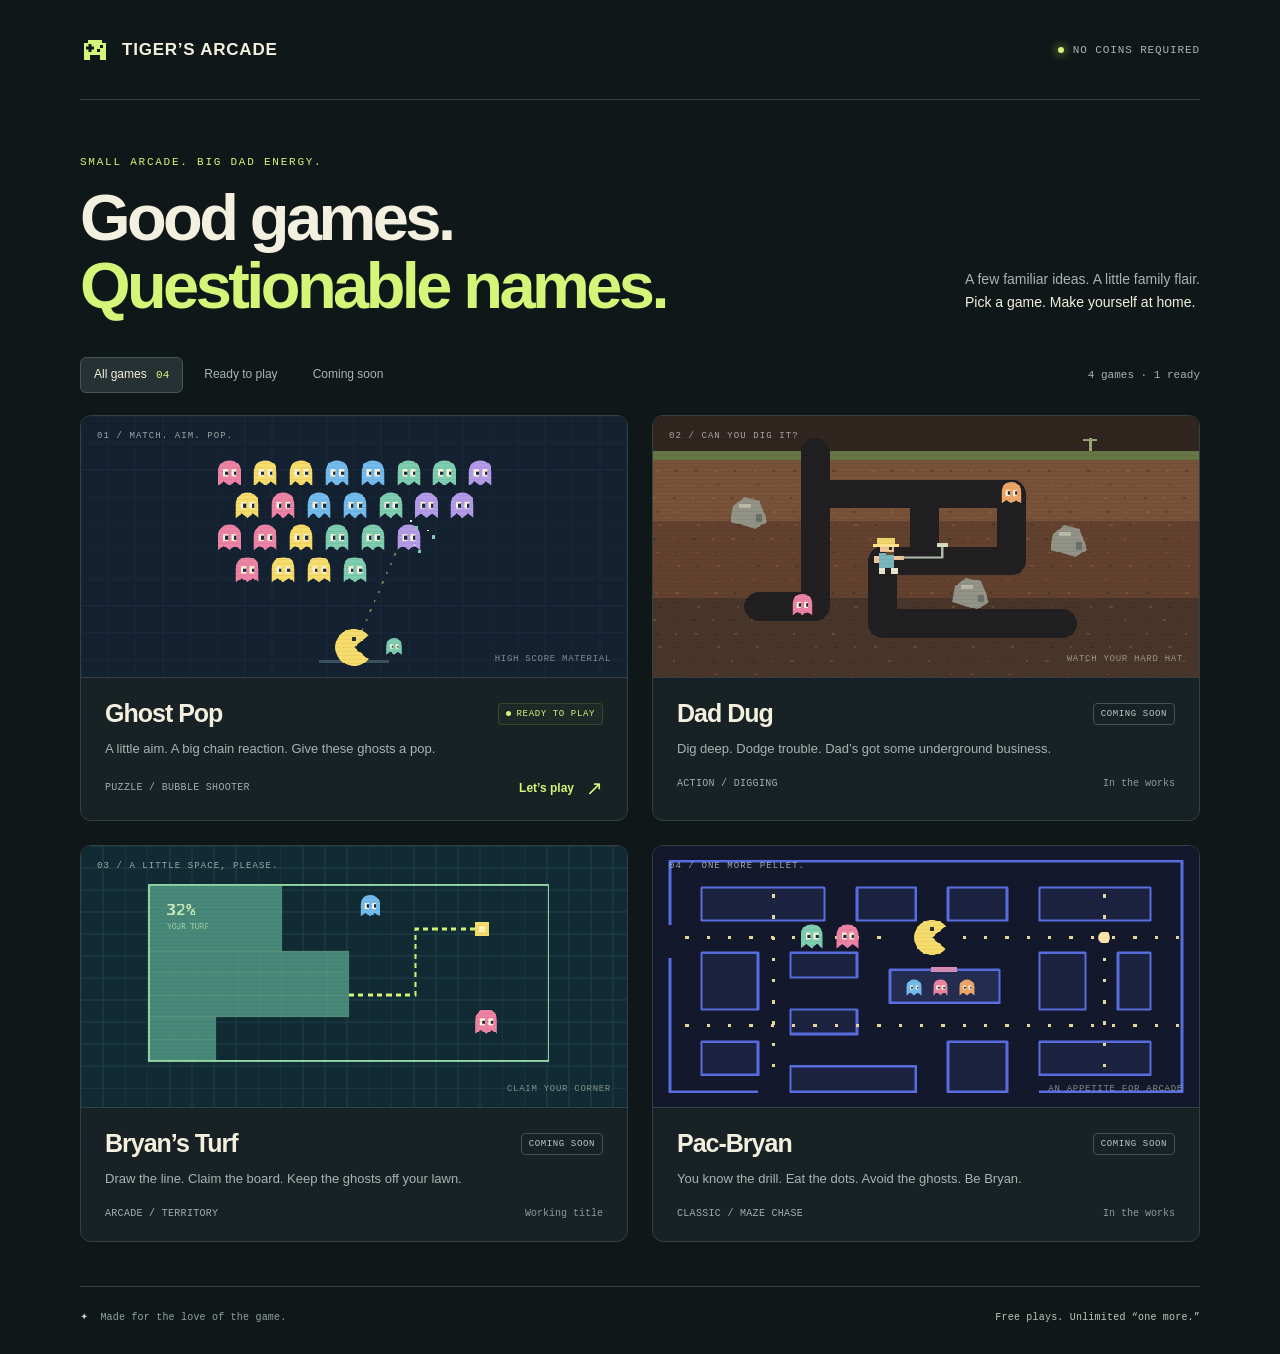
==== index.html @ c8e69f92 "add index.html" ====
<!doctype html>
<html lang="en">
<head>
  <meta charset="utf-8">
  <meta name="viewport" content="width=device-width, initial-scale=1">
  <meta name="theme-color" content="#101719">
  <meta name="description" content="A little arcade with a lot of personality. Play Ghost Pop and meet Dad Dug, Bryan's Turf, and Pac-Bryan.">
  <title>Tiger’s Arcade</title>
  <style>
    :root{color-scheme:dark;--bg:#101719;--panel:#182124;--line:#334044;--text:#f3f0df;--muted:#a7b4b4;--lime:#d4f578;font-family:Arial,Helvetica,sans-serif;background:var(--bg);color:var(--text)}
    *{box-sizing:border-box}body{margin:0}button,a{-webkit-tap-highlight-color:transparent}button{font:inherit}a{color:inherit}button:focus-visible,a:focus-visible{outline:3px solid var(--lime);outline-offset:6px}[hidden]{display:none!important}
    .wrap{width:min(1120px,calc(100% - 64px));margin:auto}.topbar{height:100px;display:flex;align-items:center;justify-content:space-between;border-bottom:1px solid var(--line);gap:20px}.brand{display:flex;align-items:center;gap:12px;font-size:17px;font-weight:800;letter-spacing:.045em}.brand-icon{width:30px;height:30px;color:var(--lime)}.mono{font-family:Consolas,'Courier New',monospace}.top-note{font-size:11px;color:var(--muted);letter-spacing:.08em;display:flex;align-items:center;gap:9px}.light{width:6px;height:6px;border-radius:50%;background:var(--lime);box-shadow:0 0 10px #d4f540}
    .intro{padding:56px 0 38px;display:flex;justify-content:space-between;align-items:flex-end;gap:30px}.eyebrow{font-size:11px;color:var(--lime);letter-spacing:.16em;margin:0 0 16px;text-transform:uppercase}h1{font-size:clamp(38px,5.2vw,65px);line-height:1.04;letter-spacing:-.055em;margin:0;font-weight:800}h1 span{color:var(--lime)}.intro-copy{max-width:265px;margin:0 0 4px;color:var(--muted);font-size:14px;line-height:1.7}.intro-copy strong{color:var(--text);font-weight:400}
    .library-bar{display:flex;justify-content:space-between;align-items:center;gap:18px;margin-bottom:22px}.filters{display:flex;gap:7px;flex-wrap:wrap}.filter{border:1px solid transparent;color:var(--muted);background:transparent;border-radius:6px;padding:9px 13px;cursor:pointer;font-size:12px;line-height:1.3}.filter:hover{color:var(--text);background:#222d30}.filter[aria-pressed=true]{color:var(--text);border-color:#485456;background:#263134}.filter .count{margin-left:6px;color:var(--lime);font-size:11px}.game-count{font-size:11px;color:var(--muted);white-space:nowrap}
    .grid{display:grid;grid-template-columns:repeat(2,minmax(0,1fr));gap:24px}.card{background:var(--panel);border:1px solid var(--line);border-radius:11px;overflow:hidden;position:relative;transition:border-color .2s,transform .2s}.card.playable:hover{transform:translateY(-3px);border-color:var(--lime)}.card-link{display:block;text-decoration:none;height:100%}.card-link:focus-visible{outline-offset:-4px;border-radius:10px}.scene{position:relative;overflow:hidden;aspect-ratio:2.08;background:#0b1219;border-bottom:1px solid var(--line)}canvas{display:block;width:100%;height:100%;image-rendering:pixelated}.scene::after{content:"";position:absolute;inset:0;pointer-events:none;background:repeating-linear-gradient(transparent 0 3px,#0000000c 3px 4px)}.scene-label{position:absolute;top:15px;left:16px;font-size:9px;letter-spacing:.12em;color:#dde7dfad}.scene-corner{position:absolute;bottom:13px;right:16px;font-size:9px;letter-spacing:.08em;color:#e9eddd88}.card-body{padding:21px 24px 22px}.card-heading{display:flex;align-items:center;justify-content:space-between;gap:12px}h2{margin:0;font-size:25px;letter-spacing:-.04em}.status{display:inline-flex;align-items:center;gap:6px;font-size:9px;letter-spacing:.07em;text-transform:uppercase;white-space:nowrap;color:#bec9c9;border:1px solid #465052;border-radius:4px;padding:5px 7px}.status.ready{color:var(--lime);border-color:#758d434d;background:#c7ed6f09}.status.ready::before{content:"";width:5px;height:5px;border-radius:50%;background:currentColor}.description{font-size:13px;color:var(--muted);line-height:1.65;margin:10px 0 18px}.card-bottom{display:flex;align-items:center;justify-content:space-between;gap:15px}.genre{color:#9dadad;font-size:10px;letter-spacing:.03em}.play-cta{font-size:12px;font-weight:700;color:var(--lime);display:flex;align-items:center;gap:12px}.arrow{font-size:20px;font-weight:400;line-height:1;transition:transform .2s}.card-link:hover .arrow{transform:translateX(4px)}.soon-note{font-size:10px;color:#8a9b9d}.working-title{font-size:10px;line-height:1.5;color:#a7b4b4;margin:0 0 12px}.footer{display:flex;align-items:center;justify-content:space-between;gap:20px;border-top:1px solid var(--line);margin-top:44px;padding:23px 0 28px;color:#93a3a5;font-size:10px;line-height:1.6;letter-spacing:.02em}.footer span:last-child{color:#bfc9ba}.footer .coin{color:var(--lime);margin-right:6px}
    @media(min-width:1500px){.wrap{width:min(1240px,calc(100% - 100px))}}
    @media(max-width:700px){.wrap{width:calc(100% - 36px)}.topbar{height:78px}.brand{font-size:14px;gap:8px}.brand-icon{width:25px;height:25px}.top-note{font-size:9px;letter-spacing:0}.intro{padding:36px 0 28px;display:block}.intro-copy{max-width:330px;margin:20px 0 0;font-size:13px}.grid{grid-template-columns:1fr;gap:20px}.library-bar{align-items:flex-start;gap:8px}.filter{padding:8px 9px;font-size:11px}.game-count{padding-top:9px;font-size:10px}.filters{gap:2px}.card-body{padding:19px 20px}.footer{margin-top:30px;align-items:flex-start}.footer span:last-child{text-align:right;max-width:130px}h2{font-size:24px}}
    @media(max-width:370px){.top-note{display:none}.game-count{display:none}.card-heading{gap:6px}.status{font-size:8px}}
    @media(prefers-reduced-motion:reduce){*,*::before,*::after{transition:none!important;scroll-behavior:auto!important}}
  </style>
</head>
<body>
  <div class="wrap">
    <header class="topbar">
      <div class="brand"><svg class="brand-icon" viewBox="0 0 30 30" fill="none" aria-hidden="true"><path d="M8 5h14v3h4v17h-6v-5H10v5H4V8h4V5Z" fill="currentColor"/><path d="M10 9v8M6 13h8" stroke="#101719" stroke-width="3"/><path d="M20 10h3v3h-3zM17 14h3v3h-3z" fill="#101719"/></svg> TIGER’S ARCADE</div>
      <div class="top-note mono"><span class="light"></span> NO COINS REQUIRED</div>
    </header>
    <main>
      <section class="intro" aria-labelledby="page-title">
        <div><p class="eyebrow mono">Small arcade. Big dad energy.</p><h1 id="page-title">Good games.<br><span>Questionable names.</span></h1></div>
        <p class="intro-copy">A few familiar ideas. A little family flair.<br><strong>Pick a game. Make yourself at home.</strong></p>
      </section>
      <div class="library-bar">
        <div class="filters" role="group" aria-label="Filter games">
          <button class="filter" data-filter="all" aria-pressed="true">All games <span class="count mono">04</span></button>
          <button class="filter" data-filter="ready" aria-pressed="false">Ready to play</button>
          <button class="filter" data-filter="soon" aria-pressed="false">Coming soon</button>
        </div>
        <span class="game-count mono" id="game-count" role="status">4 games · 1 ready</span>
      </div>
      <section class="grid" aria-label="Games">
        <article class="card playable" data-status="ready">
          <a class="card-link" href="ghost-pop.html" aria-label="Play Ghost Pop">
            <div class="scene"><canvas id="ghost-scene" width="640" height="308" role="img" aria-label="Colorful rows of ghosts above a yellow launcher aiming a shot"></canvas><span class="scene-label mono" aria-hidden="true">01 / MATCH. AIM. POP.</span><span class="scene-corner mono" aria-hidden="true">HIGH SCORE MATERIAL</span></div>
            <div class="card-body"><div class="card-heading"><h2>Ghost Pop</h2><span class="status ready mono">Ready to play</span></div><p class="description">A little aim. A big chain reaction. Give these ghosts a pop.</p><div class="card-bottom"><span class="genre mono">PUZZLE / BUBBLE SHOOTER</span><span class="play-cta">Let’s play <span class="arrow" aria-hidden="true">↗</span></span></div></div>
          </a>
        </article>
        <article class="card" data-status="soon">
          <div class="scene"><canvas id="dad-scene" width="640" height="308" role="img" aria-label="A helmeted dad digs tunnels through layers of earth, surrounded by rocks and monsters"></canvas><span class="scene-label mono" aria-hidden="true">02 / CAN YOU DIG IT?</span><span class="scene-corner mono" aria-hidden="true">WATCH YOUR HARD HAT</span></div>
          <div class="card-body"><div class="card-heading"><h2>Dad Dug</h2><span class="status mono">Coming soon</span></div><p class="description">Dig deep. Dodge trouble. Dad’s got some underground business.</p><div class="card-bottom"><span class="genre mono">ACTION / DIGGING</span><span class="soon-note mono">In the works</span></div></div>
        </article>
        <article class="card" data-status="soon">
          <div class="scene"><canvas id="turf-scene" width="640" height="308" role="img" aria-label="A glowing green trail claims territory on a blue grid while ghosts roam the open area"></canvas><span class="scene-label mono" aria-hidden="true">03 / A LITTLE SPACE, PLEASE.</span><span class="scene-corner mono" aria-hidden="true">CLAIM YOUR CORNER</span></div>
          <div class="card-body"><div class="card-heading"><h2>Bryan’s Turf</h2><span class="status mono">Coming soon</span></div><p class="description">Draw the line. Claim the board. Keep the ghosts off your lawn.</p><div class="card-bottom"><span class="genre mono">ARCADE / TERRITORY</span><span class="soon-note mono">Working title</span></div></div>
        </article>
        <article class="card" data-status="soon">
          <div class="scene"><canvas id="pac-scene" width="640" height="308" role="img" aria-label="Yellow Pac-Bryan munches pellets in a blue neon maze with colorful ghosts in pursuit"></canvas><span class="scene-label mono" aria-hidden="true">04 / ONE MORE PELLET.</span><span class="scene-corner mono" aria-hidden="true">AN APPETITE FOR ARCADE</span></div>
          <div class="card-body"><div class="card-heading"><h2>Pac-Bryan</h2><span class="status mono">Coming soon</span></div><p class="description">You know the drill. Eat the dots. Avoid the ghosts. Be Bryan.</p><div class="card-bottom"><span class="genre mono">CLASSIC / MAZE CHASE</span><span class="soon-note mono">In the works</span></div></div>
        </article>
      </section>
    </main>
    <footer class="footer mono"><span><span class="coin" aria-hidden="true">✦</span> Made for the love of the game.</span><span>Free plays. Unlimited “one more.”</span></footer>
  </div>
  <script>
    // All artwork is drawn locally; the arcade also works directly from disk.
    const colors={yellow:'#f6dc6b',pink:'#ec83a5',blue:'#72bbec',mint:'#7ecdb0',purple:'#b39be8',orange:'#eda66a'};
    function setup(id,bg){const c=document.getElementById(id).getContext('2d');c.fillStyle=bg;c.fillRect(0,0,640,308);return c}
    function rect(c,x,y,w,h,color){c.fillStyle=color;c.fillRect(x,y,w,h)}
    function ghost(c,x,y,color,s=1){c.save();c.translate(x,y);c.scale(s,s);c.fillStyle=color;c.beginPath();c.moveTo(-16,16);c.lineTo(-16,-3);c.quadraticCurveTo(-16,-20,0,-20);c.quadraticCurveTo(16,-20,16,-3);c.lineTo(16,16);c.lineTo(8,10);c.lineTo(0,16);c.lineTo(-8,10);c.closePath();c.fill();rect(c,-9,-7,7,10,'#fff6dc');rect(c,3,-7,7,10,'#fff6dc');rect(c,-6,-4,4,5,'#192b42');rect(c,6,-4,4,5,'#192b42');c.restore()}
    function pac(c,x,y,r=19){c.fillStyle=colors.yellow;c.beginPath();c.moveTo(x,y);c.arc(x,y,r,.22*Math.PI,1.78*Math.PI);c.closePath();c.fill();rect(c,x-2,y-12,4,4,'#26313a')}
    function grid(c,x,y,w,h,step,color){c.strokeStyle=color;c.lineWidth=1;c.beginPath();for(let i=x;i<=x+w;i+=step){c.moveTo(i,y);c.lineTo(i,y+h)}for(let j=y;j<=y+h;j+=step){c.moveTo(x,j);c.lineTo(x+w,j)}c.stroke()}
    {
      const c=setup('ghost-scene','#142131');
      grid(c,0,0,640,308,32,'#1a2b3c');
      const rows=[[0,1,1,2,2,3,3,4],[1,0,2,2,3,4,4],[0,0,1,3,3,4],[0,1,1,3]];
      const palette=[colors.pink,colors.yellow,colors.blue,colors.mint,colors.purple];
      rows.forEach((row,r)=>row.forEach((color,col)=>ghost(c,174+col*42+(r%2)*21,69+r*38,palette[color],.83)));
      c.strokeStyle='#d4f57875';c.lineWidth=2;c.setLineDash([3,9]);c.beginPath();c.moveTo(320,275);c.lineTo(369,161);c.stroke();c.setLineDash([]);
      [[395,158],[411,141],[391,130]].forEach(([x,y],i)=>{rect(c,x,y,4,4,colors.mint);rect(c,x-5,y-7,2,2,'#d5f8cf')});
      rect(c,279,288,82,4,'#3b505e');pac(c,320,273,22);ghost(c,367,273,colors.mint,.55);
    }
    {
      const c=setup('dad-scene','#30251f');
      rect(c,0,41,640,11,'#667645');rect(c,0,52,640,72,'#775239');rect(c,0,124,640,91,'#62412f');rect(c,0,215,640,93,'#49352a');
      for(let y=64;y<308;y+=16)for(let x=0;x<640;x+=23){const n=(x*7+y*11)%13;rect(c,x+(y%3)*3,y,n%3+2,2,n<6?'#b17a454b':'#30251f5c')}
      c.strokeStyle='#211f21';c.lineWidth=34;c.lineJoin='round';c.lineCap='round';c.beginPath();c.moveTo(190,43);c.lineTo(190,92);c.lineTo(420,92);c.lineTo(420,171);c.lineTo(269,171);c.lineTo(269,245);c.lineTo(480,245);c.moveTo(318,92);c.lineTo(318,171);c.moveTo(190,92);c.lineTo(190,225);c.lineTo(124,225);c.stroke();
      function rock(x,y){c.fillStyle='#929386';c.beginPath();c.moveTo(x-20,y+9);c.lineTo(x-17,y-10);c.lineTo(x-4,y-20);c.lineTo(x+14,y-16);c.lineTo(x+23,y+9);c.lineTo(x+9,y+17);c.closePath();c.fill();rect(c,x-10,y-12,14,5,'#bab9a4');rect(c,x+10,y,7,9,'#6b7068')}
      rock(111,116);rock(371,211);rock(486,149);ghost(c,420,92,colors.orange,.7);ghost(c,175,224,colors.pink,.7);
      // Hard hat, face, overalls, boots, and a hose.
      rect(c,266,150,17,11,'#f3c39b');rect(c,262,144,22,8,'#f1d56b');rect(c,258,151,30,4,'#ffe38b');rect(c,265,162,18,17,'#79b6bb');rect(c,259,165,6,9,'#f3c39b');rect(c,282,165,12,5,'#f3c39b');rect(c,265,179,7,7,'#e7e6ce');rect(c,279,179,8,7,'#e7e6ce');rect(c,277,155,3,3,'#292827');rect(c,273,161,10,3,'#6a4933');
      c.strokeStyle='#afbdad';c.lineWidth=3;c.beginPath();c.moveTo(294,167);c.lineTo(339,167);c.lineTo(339,155);c.stroke();rect(c,333,150,13,5,'#d1dfc1');
      rect(c,511,26,3,15,'#99a477');rect(c,504,27,17,3,'#99a477');
    }
    {
      const c=setup('turf-scene','#112b34');grid(c,0,0,640,308,26,'#23414a');
      c.fillStyle='#478879';c.beginPath();c.moveTo(80,46);c.lineTo(236,46);c.lineTo(236,124);c.lineTo(314,124);c.lineTo(314,202);c.lineTo(158,202);c.lineTo(158,254);c.lineTo(80,254);c.closePath();c.fill();
      grid(c,80,46,156,78,26,'#669c832f');grid(c,80,124,234,78,26,'#91b88726');grid(c,80,202,78,52,26,'#91b88726');
      c.strokeStyle='#8fd4a2';c.lineWidth=2;c.strokeRect(80,46,468,208);
      c.strokeStyle='#d4f578';c.lineWidth=3;c.setLineDash([6,5]);c.beginPath();c.moveTo(314,176);c.lineTo(392,176);c.lineTo(392,98);c.lineTo(470,98);c.stroke();c.setLineDash([]);
      rect(c,462,90,16,16,colors.yellow);rect(c,466,94,8,8,'#fff2ba');ghost(c,475,209,colors.pink,.8);ghost(c,339,72,colors.blue,.7);
      c.fillStyle='#c5e8b7';c.font='bold 19px Consolas,monospace';c.fillText('32%',100,82);c.font='9px Consolas,monospace';c.fillStyle='#c5e8b7b0';c.fillText('YOUR TURF',101,98);
    }
    {
      const c=setup('pac-scene','#14182c');
      c.strokeStyle='#596ee1';c.lineWidth=3;c.lineJoin='round';
      const blocks=[[57,49,144,39],[239,49,69,39],[346,49,69,39],[453,49,130,39],[57,126,66,67],[161,126,78,29],[453,126,54,67],[545,126,38,67],[161,193,78,29],[57,231,66,39],[161,260,147,30],[346,231,69,59],[453,231,130,39]];
      blocks.forEach(([x,y,w,h])=>{c.fillStyle='#1c2341';c.fillRect(x,y,w,h);c.strokeRect(x,y,w,h)});
      c.beginPath();c.moveTo(20,93);c.lineTo(20,18);c.lineTo(620,18);c.lineTo(620,290);c.lineTo(453,290);c.moveTo(20,132);c.lineTo(20,290);c.lineTo(123,290);c.stroke();
      // A continuous pellet corridor, with a cleared stretch behind Bryan.
      for(let x=38;x<620;x+=25){if(x<287||x>360)rect(c,x,106,4,4,'#e8d9a1');rect(c,x,210,4,4,'#e8d9a1')}
      for(let y=57;y<270;y+=25){rect(c,139,y,4,4,'#e8d9a1');rect(c,527,y,4,4,'#e8d9a1')}
      rect(c,278,146,128,39,'#242d50');c.strokeRect(278,146,128,39);rect(c,326,143,30,6,'#d48eb5');ghost(c,306,168,colors.blue,.53);ghost(c,337,168,colors.pink,.53);ghost(c,368,168,colors.orange,.53);
      pac(c,327,108,21);ghost(c,228,108,colors.pink,.78);ghost(c,186,108,colors.mint,.78);
      c.fillStyle='#ffe7aa';c.beginPath();c.arc(529,108,7,0,Math.PI*2);c.fill();
    }
    const filterButtons=document.querySelectorAll('[data-filter]');
    filterButtons.forEach(button=>button.addEventListener('click',()=>{
      const filter=button.dataset.filter;
      filterButtons.forEach(item=>item.setAttribute('aria-pressed',String(item===button)));
      document.querySelectorAll('[data-status]').forEach(card=>{card.hidden=filter!=='all'&&card.dataset.status!==filter});
      document.getElementById('game-count').textContent=filter==='all'?'4 games · 1 ready':filter==='ready'?'1 game ready':'3 games coming soon';
    }));
  </script>
</body>
</html>
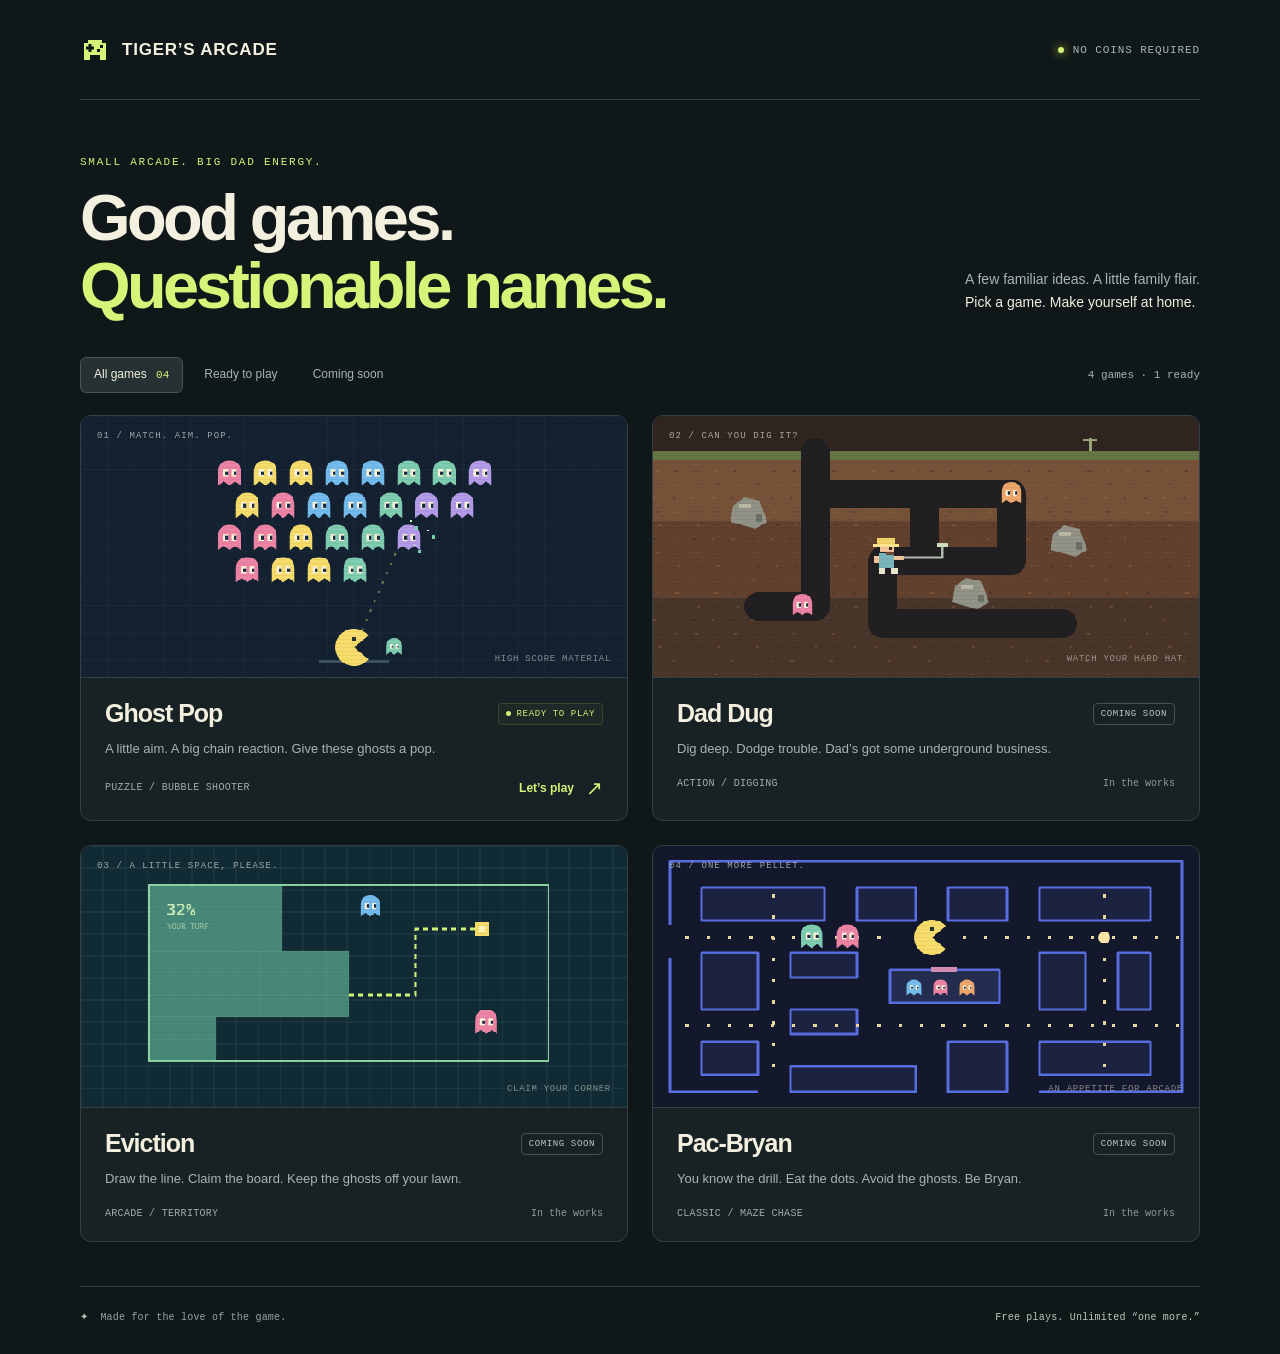
==== commit 205b161b: "update eviction's name" ====
--- a/index.html
+++ b/index.html
@@ -4,7 +4,7 @@
   <meta charset="utf-8">
   <meta name="viewport" content="width=device-width, initial-scale=1">
   <meta name="theme-color" content="#101719">
-  <meta name="description" content="A little arcade with a lot of personality. Play Ghost Pop and meet Dad Dug, Bryan's Turf, and Pac-Bryan.">
+  <meta name="description" content="A little arcade with a lot of personality. Play Ghost Pop and meet Dad Dug, Eviction, and Pac-Bryan.">
   <title>Tiger’s Arcade</title>
   <style>
     :root{color-scheme:dark;--bg:#101719;--panel:#182124;--line:#334044;--text:#f3f0df;--muted:#a7b4b4;--lime:#d4f578;font-family:Arial,Helvetica,sans-serif;background:var(--bg);color:var(--text)}
@@ -51,7 +51,7 @@
         </article>
         <article class="card" data-status="soon">
           <div class="scene"><canvas id="turf-scene" width="640" height="308" role="img" aria-label="A glowing green trail claims territory on a blue grid while ghosts roam the open area"></canvas><span class="scene-label mono" aria-hidden="true">03 / A LITTLE SPACE, PLEASE.</span><span class="scene-corner mono" aria-hidden="true">CLAIM YOUR CORNER</span></div>
-          <div class="card-body"><div class="card-heading"><h2>Bryan’s Turf</h2><span class="status mono">Coming soon</span></div><p class="description">Draw the line. Claim the board. Keep the ghosts off your lawn.</p><div class="card-bottom"><span class="genre mono">ARCADE / TERRITORY</span><span class="soon-note mono">Working title</span></div></div>
+          <div class="card-body"><div class="card-heading"><h2>Eviction</h2><span class="status mono">Coming soon</span></div><p class="description">Draw the line. Claim the board. Keep the ghosts off your lawn.</p><div class="card-bottom"><span class="genre mono">ARCADE / TERRITORY</span><span class="soon-note mono">In the works</span></div></div>
         </article>
         <article class="card" data-status="soon">
           <div class="scene"><canvas id="pac-scene" width="640" height="308" role="img" aria-label="Yellow Pac-Bryan munches pellets in a blue neon maze with colorful ghosts in pursuit"></canvas><span class="scene-label mono" aria-hidden="true">04 / ONE MORE PELLET.</span><span class="scene-corner mono" aria-hidden="true">AN APPETITE FOR ARCADE</span></div>
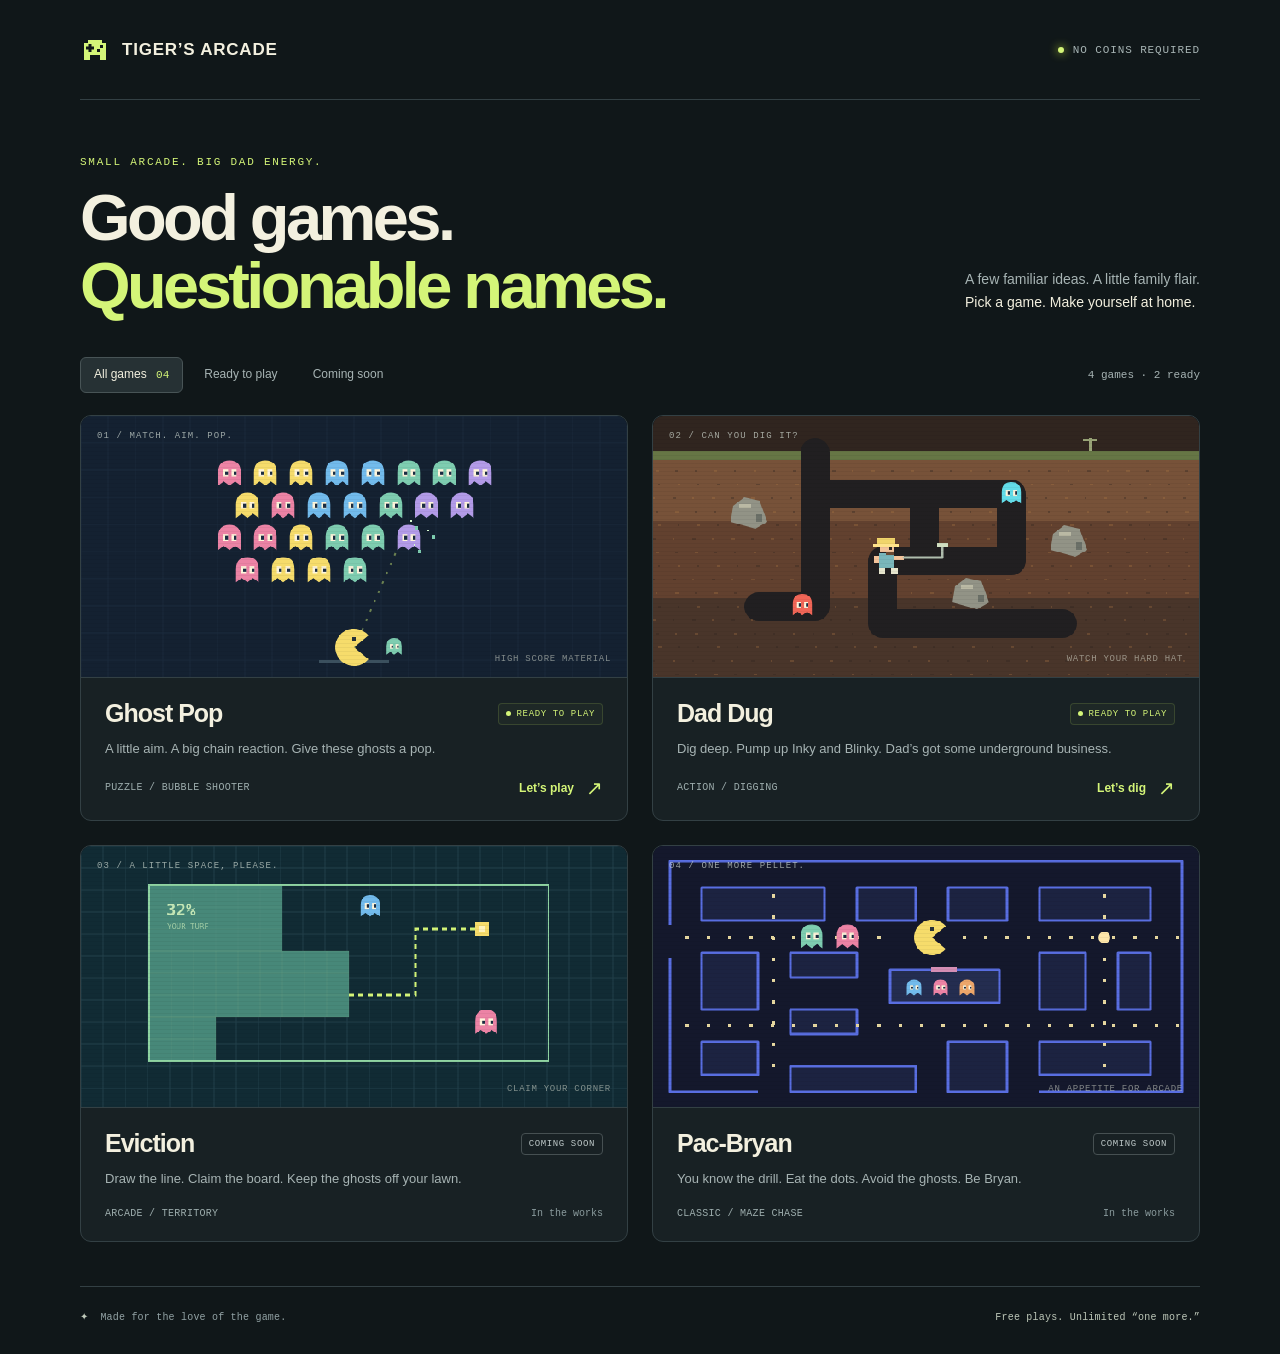
==== commit 0048ab40: "implemented dad dug" ====
--- a/index.html
+++ b/index.html
@@ -36,7 +36,7 @@
           <button class="filter" data-filter="ready" aria-pressed="false">Ready to play</button>
           <button class="filter" data-filter="soon" aria-pressed="false">Coming soon</button>
         </div>
-        <span class="game-count mono" id="game-count" role="status">4 games · 1 ready</span>
+        <span class="game-count mono" id="game-count" role="status">4 games · 2 ready</span>
       </div>
       <section class="grid" aria-label="Games">
         <article class="card playable" data-status="ready">
@@ -45,9 +45,11 @@
             <div class="card-body"><div class="card-heading"><h2>Ghost Pop</h2><span class="status ready mono">Ready to play</span></div><p class="description">A little aim. A big chain reaction. Give these ghosts a pop.</p><div class="card-bottom"><span class="genre mono">PUZZLE / BUBBLE SHOOTER</span><span class="play-cta">Let’s play <span class="arrow" aria-hidden="true">↗</span></span></div></div>
           </a>
         </article>
-        <article class="card" data-status="soon">
-          <div class="scene"><canvas id="dad-scene" width="640" height="308" role="img" aria-label="A helmeted dad digs tunnels through layers of earth, surrounded by rocks and monsters"></canvas><span class="scene-label mono" aria-hidden="true">02 / CAN YOU DIG IT?</span><span class="scene-corner mono" aria-hidden="true">WATCH YOUR HARD HAT</span></div>
-          <div class="card-body"><div class="card-heading"><h2>Dad Dug</h2><span class="status mono">Coming soon</span></div><p class="description">Dig deep. Dodge trouble. Dad’s got some underground business.</p><div class="card-bottom"><span class="genre mono">ACTION / DIGGING</span><span class="soon-note mono">In the works</span></div></div>
+        <article class="card playable" data-status="ready">
+          <a class="card-link" href="dad-dug.html" aria-label="Play Dad Dug">
+          <div class="scene"><canvas id="dad-scene" width="640" height="308" role="img" aria-label="A helmeted dad digs tunnels through layers of earth, surrounded by rocks, Inky, and Blinky"></canvas><span class="scene-label mono" aria-hidden="true">02 / CAN YOU DIG IT?</span><span class="scene-corner mono" aria-hidden="true">WATCH YOUR HARD HAT</span></div>
+          <div class="card-body"><div class="card-heading"><h2>Dad Dug</h2><span class="status ready mono">Ready to play</span></div><p class="description">Dig deep. Pump up Inky and Blinky. Dad’s got some underground business.</p><div class="card-bottom"><span class="genre mono">ACTION / DIGGING</span><span class="play-cta">Let’s dig <span class="arrow" aria-hidden="true">↗</span></span></div></div>
+          </a>
         </article>
         <article class="card" data-status="soon">
           <div class="scene"><canvas id="turf-scene" width="640" height="308" role="img" aria-label="A glowing green trail claims territory on a blue grid while ghosts roam the open area"></canvas><span class="scene-label mono" aria-hidden="true">03 / A LITTLE SPACE, PLEASE.</span><span class="scene-corner mono" aria-hidden="true">CLAIM YOUR CORNER</span></div>
@@ -85,7 +87,7 @@
       for(let y=64;y<308;y+=16)for(let x=0;x<640;x+=23){const n=(x*7+y*11)%13;rect(c,x+(y%3)*3,y,n%3+2,2,n<6?'#b17a454b':'#30251f5c')}
       c.strokeStyle='#211f21';c.lineWidth=34;c.lineJoin='round';c.lineCap='round';c.beginPath();c.moveTo(190,43);c.lineTo(190,92);c.lineTo(420,92);c.lineTo(420,171);c.lineTo(269,171);c.lineTo(269,245);c.lineTo(480,245);c.moveTo(318,92);c.lineTo(318,171);c.moveTo(190,92);c.lineTo(190,225);c.lineTo(124,225);c.stroke();
       function rock(x,y){c.fillStyle='#929386';c.beginPath();c.moveTo(x-20,y+9);c.lineTo(x-17,y-10);c.lineTo(x-4,y-20);c.lineTo(x+14,y-16);c.lineTo(x+23,y+9);c.lineTo(x+9,y+17);c.closePath();c.fill();rect(c,x-10,y-12,14,5,'#bab9a4');rect(c,x+10,y,7,9,'#6b7068')}
-      rock(111,116);rock(371,211);rock(486,149);ghost(c,420,92,colors.orange,.7);ghost(c,175,224,colors.pink,.7);
+      rock(111,116);rock(371,211);rock(486,149);ghost(c,420,92,'#63dce8',.7);ghost(c,175,224,'#f16657',.7);
       // Hard hat, face, overalls, boots, and a hose.
       rect(c,266,150,17,11,'#f3c39b');rect(c,262,144,22,8,'#f1d56b');rect(c,258,151,30,4,'#ffe38b');rect(c,265,162,18,17,'#79b6bb');rect(c,259,165,6,9,'#f3c39b');rect(c,282,165,12,5,'#f3c39b');rect(c,265,179,7,7,'#e7e6ce');rect(c,279,179,8,7,'#e7e6ce');rect(c,277,155,3,3,'#292827');rect(c,273,161,10,3,'#6a4933');
       c.strokeStyle='#afbdad';c.lineWidth=3;c.beginPath();c.moveTo(294,167);c.lineTo(339,167);c.lineTo(339,155);c.stroke();rect(c,333,150,13,5,'#d1dfc1');
@@ -118,7 +120,7 @@
       const filter=button.dataset.filter;
       filterButtons.forEach(item=>item.setAttribute('aria-pressed',String(item===button)));
       document.querySelectorAll('[data-status]').forEach(card=>{card.hidden=filter!=='all'&&card.dataset.status!==filter});
-      document.getElementById('game-count').textContent=filter==='all'?'4 games · 1 ready':filter==='ready'?'1 game ready':'3 games coming soon';
+      document.getElementById('game-count').textContent=filter==='all'?'4 games · 2 ready':filter==='ready'?'2 games ready':'2 games coming soon';
     }));
   </script>
 </body>
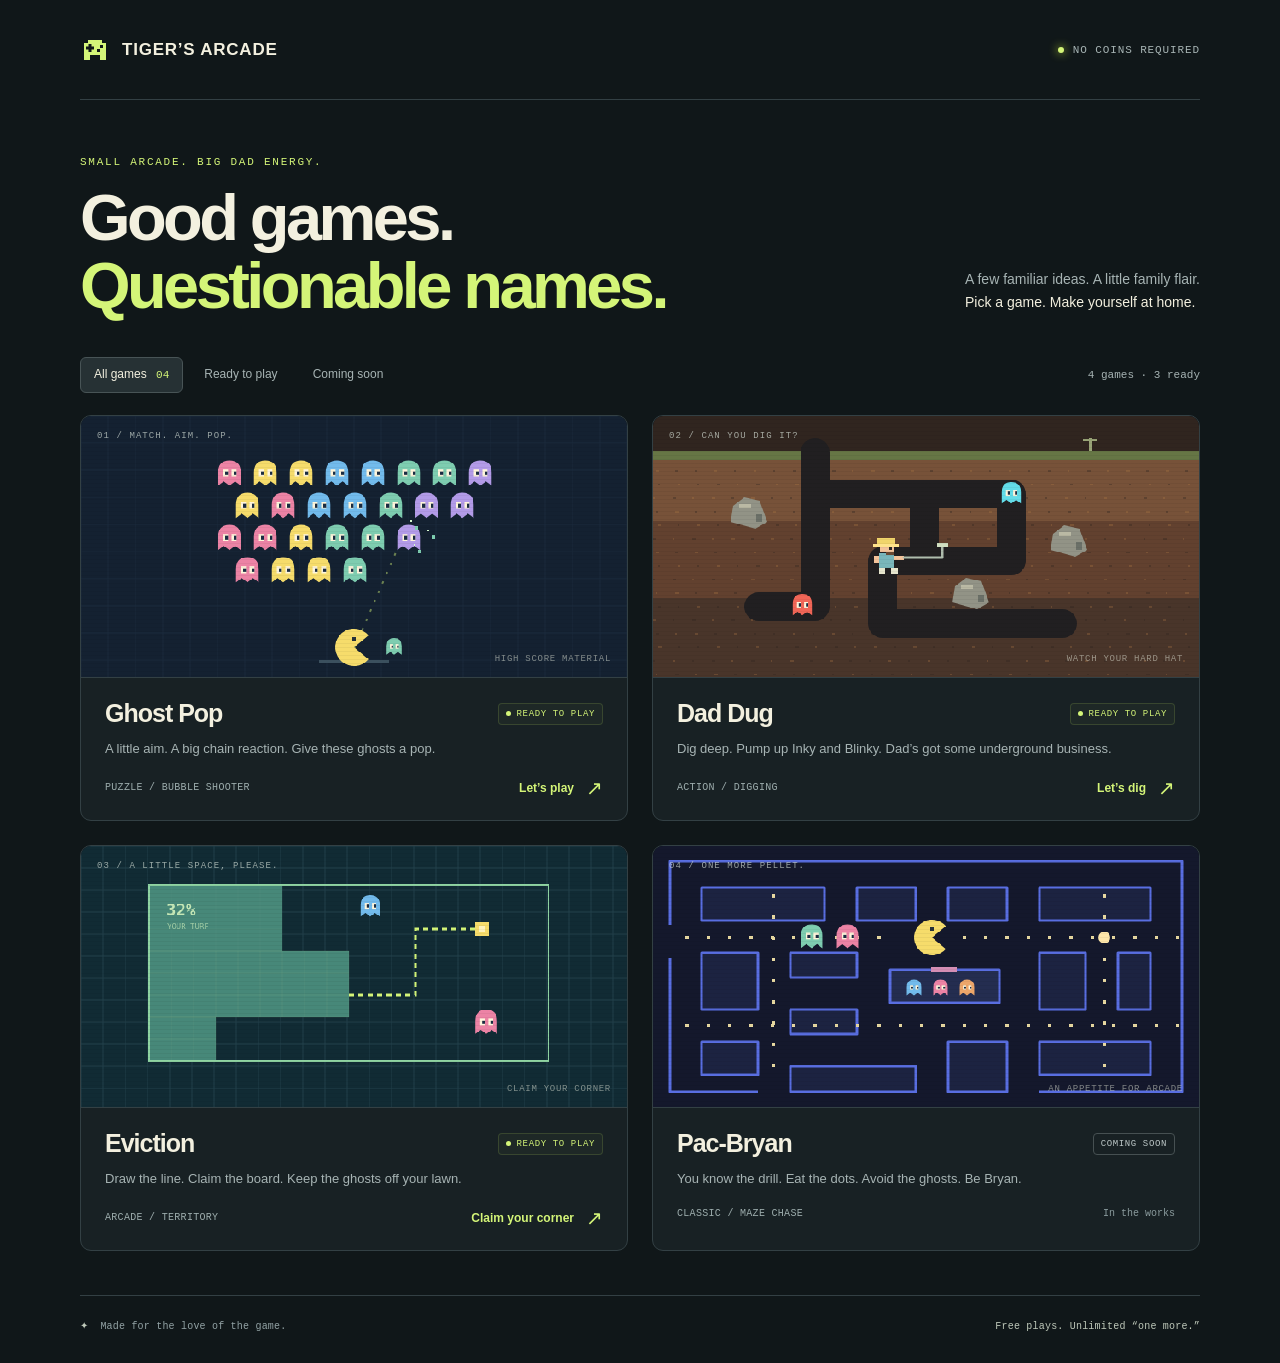
==== commit f346fae5: "added eviction" ====
--- a/index.html
+++ b/index.html
@@ -4,7 +4,7 @@
   <meta charset="utf-8">
   <meta name="viewport" content="width=device-width, initial-scale=1">
   <meta name="theme-color" content="#101719">
-  <meta name="description" content="A little arcade with a lot of personality. Play Ghost Pop and meet Dad Dug, Eviction, and Pac-Bryan.">
+  <meta name="description" content="A little arcade with a lot of personality. Play Ghost Pop, Dad Dug, and Eviction, and meet Pac-Bryan.">
   <title>Tiger’s Arcade</title>
   <style>
     :root{color-scheme:dark;--bg:#101719;--panel:#182124;--line:#334044;--text:#f3f0df;--muted:#a7b4b4;--lime:#d4f578;font-family:Arial,Helvetica,sans-serif;background:var(--bg);color:var(--text)}
@@ -36,7 +36,7 @@
           <button class="filter" data-filter="ready" aria-pressed="false">Ready to play</button>
           <button class="filter" data-filter="soon" aria-pressed="false">Coming soon</button>
         </div>
-        <span class="game-count mono" id="game-count" role="status">4 games · 2 ready</span>
+        <span class="game-count mono" id="game-count" role="status">4 games · 3 ready</span>
       </div>
       <section class="grid" aria-label="Games">
         <article class="card playable" data-status="ready">
@@ -51,9 +51,11 @@
           <div class="card-body"><div class="card-heading"><h2>Dad Dug</h2><span class="status ready mono">Ready to play</span></div><p class="description">Dig deep. Pump up Inky and Blinky. Dad’s got some underground business.</p><div class="card-bottom"><span class="genre mono">ACTION / DIGGING</span><span class="play-cta">Let’s dig <span class="arrow" aria-hidden="true">↗</span></span></div></div>
           </a>
         </article>
-        <article class="card" data-status="soon">
+        <article class="card playable" data-status="ready">
+          <a class="card-link" href="eviction.html" aria-label="Play Eviction">
           <div class="scene"><canvas id="turf-scene" width="640" height="308" role="img" aria-label="A glowing green trail claims territory on a blue grid while ghosts roam the open area"></canvas><span class="scene-label mono" aria-hidden="true">03 / A LITTLE SPACE, PLEASE.</span><span class="scene-corner mono" aria-hidden="true">CLAIM YOUR CORNER</span></div>
-          <div class="card-body"><div class="card-heading"><h2>Eviction</h2><span class="status mono">Coming soon</span></div><p class="description">Draw the line. Claim the board. Keep the ghosts off your lawn.</p><div class="card-bottom"><span class="genre mono">ARCADE / TERRITORY</span><span class="soon-note mono">In the works</span></div></div>
+          <div class="card-body"><div class="card-heading"><h2>Eviction</h2><span class="status ready mono">Ready to play</span></div><p class="description">Draw the line. Claim the board. Keep the ghosts off your lawn.</p><div class="card-bottom"><span class="genre mono">ARCADE / TERRITORY</span><span class="play-cta">Claim your corner <span class="arrow" aria-hidden="true">↗</span></span></div></div>
+          </a>
         </article>
         <article class="card" data-status="soon">
           <div class="scene"><canvas id="pac-scene" width="640" height="308" role="img" aria-label="Yellow Pac-Bryan munches pellets in a blue neon maze with colorful ghosts in pursuit"></canvas><span class="scene-label mono" aria-hidden="true">04 / ONE MORE PELLET.</span><span class="scene-corner mono" aria-hidden="true">AN APPETITE FOR ARCADE</span></div>
@@ -120,7 +122,9 @@
       const filter=button.dataset.filter;
       filterButtons.forEach(item=>item.setAttribute('aria-pressed',String(item===button)));
       document.querySelectorAll('[data-status]').forEach(card=>{card.hidden=filter!=='all'&&card.dataset.status!==filter});
-      document.getElementById('game-count').textContent=filter==='all'?'4 games · 2 ready':filter==='ready'?'2 games ready':'2 games coming soon';
+      const ready=document.querySelectorAll('[data-status="ready"]').length;
+      const soon=document.querySelectorAll('[data-status="soon"]').length;
+      document.getElementById('game-count').textContent=filter==='all'?`${ready+soon} games · ${ready} ready`:filter==='ready'?`${ready} games ready`:`${soon} ${soon===1?'game':'games'} coming soon`;
     }));
   </script>
 </body>
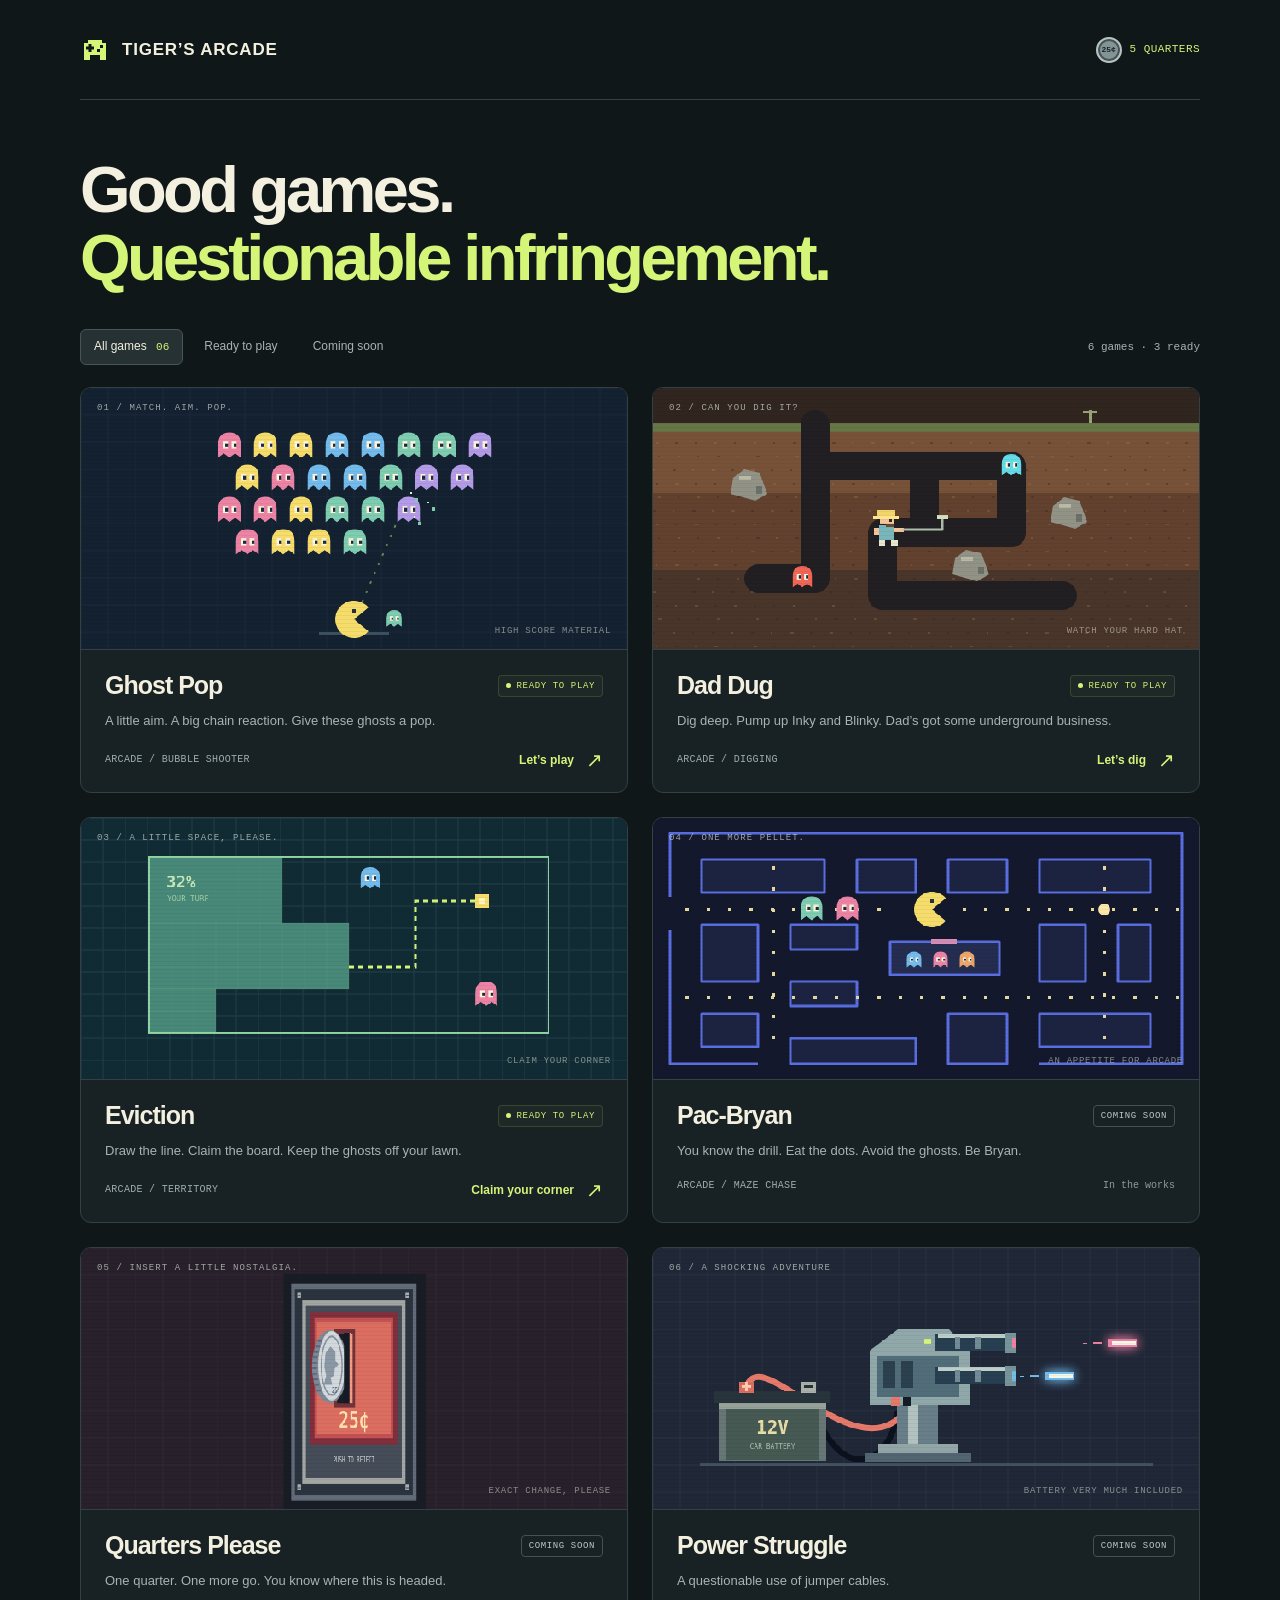
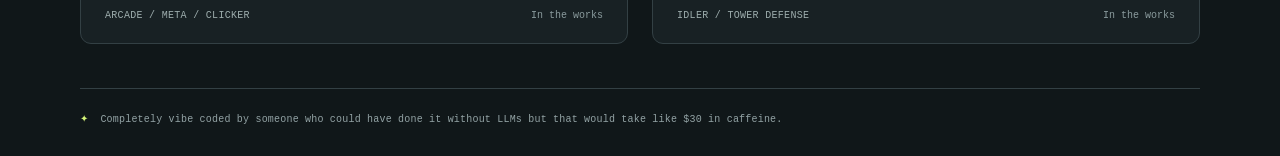
==== commit 93fca456: "website redesign" ====
--- a/index.html
+++ b/index.html
@@ -4,7 +4,7 @@
   <meta charset="utf-8">
   <meta name="viewport" content="width=device-width, initial-scale=1">
   <meta name="theme-color" content="#101719">
-  <meta name="description" content="A little arcade with a lot of personality. Play Ghost Pop, Dad Dug, and Eviction, and meet Pac-Bryan.">
+  <meta name="description" content="Good games. Questionable infringement. Play Ghost Pop, Dad Dug, and Eviction, and meet Pac-Bryan, Quarters Please, and Power Struggle.">
   <title>Tiger’s Arcade</title>
   <style>
     :root{color-scheme:dark;--bg:#101719;--panel:#182124;--line:#334044;--text:#f3f0df;--muted:#a7b4b4;--lime:#d4f578;font-family:Arial,Helvetica,sans-serif;background:var(--bg);color:var(--text)}
@@ -12,61 +12,72 @@
     .wrap{width:min(1120px,calc(100% - 64px));margin:auto}.topbar{height:100px;display:flex;align-items:center;justify-content:space-between;border-bottom:1px solid var(--line);gap:20px}.brand{display:flex;align-items:center;gap:12px;font-size:17px;font-weight:800;letter-spacing:.045em}.brand-icon{width:30px;height:30px;color:var(--lime)}.mono{font-family:Consolas,'Courier New',monospace}.top-note{font-size:11px;color:var(--muted);letter-spacing:.08em;display:flex;align-items:center;gap:9px}.light{width:6px;height:6px;border-radius:50%;background:var(--lime);box-shadow:0 0 10px #d4f540}
     .intro{padding:56px 0 38px;display:flex;justify-content:space-between;align-items:flex-end;gap:30px}.eyebrow{font-size:11px;color:var(--lime);letter-spacing:.16em;margin:0 0 16px;text-transform:uppercase}h1{font-size:clamp(38px,5.2vw,65px);line-height:1.04;letter-spacing:-.055em;margin:0;font-weight:800}h1 span{color:var(--lime)}.intro-copy{max-width:265px;margin:0 0 4px;color:var(--muted);font-size:14px;line-height:1.7}.intro-copy strong{color:var(--text);font-weight:400}
     .library-bar{display:flex;justify-content:space-between;align-items:center;gap:18px;margin-bottom:22px}.filters{display:flex;gap:7px;flex-wrap:wrap}.filter{border:1px solid transparent;color:var(--muted);background:transparent;border-radius:6px;padding:9px 13px;cursor:pointer;font-size:12px;line-height:1.3}.filter:hover{color:var(--text);background:#222d30}.filter[aria-pressed=true]{color:var(--text);border-color:#485456;background:#263134}.filter .count{margin-left:6px;color:var(--lime);font-size:11px}.game-count{font-size:11px;color:var(--muted);white-space:nowrap}
-    .grid{display:grid;grid-template-columns:repeat(2,minmax(0,1fr));gap:24px}.card{background:var(--panel);border:1px solid var(--line);border-radius:11px;overflow:hidden;position:relative;transition:border-color .2s,transform .2s}.card.playable:hover{transform:translateY(-3px);border-color:var(--lime)}.card-link{display:block;text-decoration:none;height:100%}.card-link:focus-visible{outline-offset:-4px;border-radius:10px}.scene{position:relative;overflow:hidden;aspect-ratio:2.08;background:#0b1219;border-bottom:1px solid var(--line)}canvas{display:block;width:100%;height:100%;image-rendering:pixelated}.scene::after{content:"";position:absolute;inset:0;pointer-events:none;background:repeating-linear-gradient(transparent 0 3px,#0000000c 3px 4px)}.scene-label{position:absolute;top:15px;left:16px;font-size:9px;letter-spacing:.12em;color:#dde7dfad}.scene-corner{position:absolute;bottom:13px;right:16px;font-size:9px;letter-spacing:.08em;color:#e9eddd88}.card-body{padding:21px 24px 22px}.card-heading{display:flex;align-items:center;justify-content:space-between;gap:12px}h2{margin:0;font-size:25px;letter-spacing:-.04em}.status{display:inline-flex;align-items:center;gap:6px;font-size:9px;letter-spacing:.07em;text-transform:uppercase;white-space:nowrap;color:#bec9c9;border:1px solid #465052;border-radius:4px;padding:5px 7px}.status.ready{color:var(--lime);border-color:#758d434d;background:#c7ed6f09}.status.ready::before{content:"";width:5px;height:5px;border-radius:50%;background:currentColor}.description{font-size:13px;color:var(--muted);line-height:1.65;margin:10px 0 18px}.card-bottom{display:flex;align-items:center;justify-content:space-between;gap:15px}.genre{color:#9dadad;font-size:10px;letter-spacing:.03em}.play-cta{font-size:12px;font-weight:700;color:var(--lime);display:flex;align-items:center;gap:12px}.arrow{font-size:20px;font-weight:400;line-height:1;transition:transform .2s}.card-link:hover .arrow{transform:translateX(4px)}.soon-note{font-size:10px;color:#8a9b9d}.working-title{font-size:10px;line-height:1.5;color:#a7b4b4;margin:0 0 12px}.footer{display:flex;align-items:center;justify-content:space-between;gap:20px;border-top:1px solid var(--line);margin-top:44px;padding:23px 0 28px;color:#93a3a5;font-size:10px;line-height:1.6;letter-spacing:.02em}.footer span:last-child{color:#bfc9ba}.footer .coin{color:var(--lime);margin-right:6px}
+    .grid{display:grid;grid-template-columns:repeat(2,minmax(0,1fr));gap:24px}.card{background:var(--panel);border:1px solid var(--line);border-radius:11px;overflow:hidden;position:relative;transition:border-color .2s,transform .2s}.card.playable:hover{transform:translateY(-3px);border-color:var(--lime)}.card-link{display:block;text-decoration:none;height:100%}.card-link:focus-visible{outline-offset:-4px;border-radius:10px}.scene{position:relative;overflow:hidden;aspect-ratio:2.08;background:#0b1219;border-bottom:1px solid var(--line)}canvas{display:block;width:100%;height:100%;image-rendering:pixelated}.scene::after{content:"";position:absolute;inset:0;pointer-events:none;background:repeating-linear-gradient(transparent 0 3px,#0000000c 3px 4px)}.scene-label{position:absolute;top:15px;left:16px;font-size:9px;letter-spacing:.12em;color:#dde7dfad}.scene-corner{position:absolute;bottom:13px;right:16px;font-size:9px;letter-spacing:.08em;color:#e9eddd88}.card-body{padding:21px 24px 22px}.card-heading{display:flex;align-items:center;justify-content:space-between;gap:12px}h2{margin:0;font-size:25px;letter-spacing:-.04em}.status{display:inline-flex;align-items:center;gap:6px;font-size:9px;letter-spacing:.07em;text-transform:uppercase;white-space:nowrap;color:#bec9c9;border:1px solid #465052;border-radius:4px;padding:5px 7px}.status.ready{color:var(--lime);border-color:#758d434d;background:#c7ed6f09}.status.ready::before{content:"";width:5px;height:5px;border-radius:50%;background:currentColor}.description{font-size:13px;color:var(--muted);line-height:1.65;margin:10px 0 18px}.card-bottom{display:flex;align-items:center;justify-content:space-between;gap:15px}.genre{color:#9dadad;font-size:10px;letter-spacing:.03em}.play-cta{font-size:12px;font-weight:700;color:var(--lime);display:flex;align-items:center;gap:12px}.arrow{font-size:20px;font-weight:400;line-height:1;transition:transform .2s}.card-link:hover .arrow{transform:translateX(4px)}.soon-note{font-size:10px;color:#8a9b9d}.working-title{font-size:10px;line-height:1.5;color:#a7b4b4;margin:0 0 12px}.footer{display:flex;align-items:center;justify-content:space-between;gap:20px;border-top:1px solid var(--line);margin-top:44px;padding:23px 0 28px;color:#93a3a5;font-size:10px;line-height:1.6;letter-spacing:.02em}.footer .coin{color:var(--lime);margin-right:6px}
     @media(min-width:1500px){.wrap{width:min(1240px,calc(100% - 100px))}}
-    @media(max-width:700px){.wrap{width:calc(100% - 36px)}.topbar{height:78px}.brand{font-size:14px;gap:8px}.brand-icon{width:25px;height:25px}.top-note{font-size:9px;letter-spacing:0}.intro{padding:36px 0 28px;display:block}.intro-copy{max-width:330px;margin:20px 0 0;font-size:13px}.grid{grid-template-columns:1fr;gap:20px}.library-bar{align-items:flex-start;gap:8px}.filter{padding:8px 9px;font-size:11px}.game-count{padding-top:9px;font-size:10px}.filters{gap:2px}.card-body{padding:19px 20px}.footer{margin-top:30px;align-items:flex-start}.footer span:last-child{text-align:right;max-width:130px}h2{font-size:24px}}
+    @media(max-width:700px){.wrap{width:calc(100% - 36px)}.topbar{height:78px}.brand{font-size:14px;gap:8px}.brand-icon{width:25px;height:25px}.top-note{font-size:9px;letter-spacing:0}.intro{padding:36px 0 28px;display:block}.intro-copy{max-width:330px;margin:20px 0 0;font-size:13px}.grid{grid-template-columns:1fr;gap:20px}.library-bar{align-items:flex-start;gap:8px}.filter{padding:8px 9px;font-size:11px}.game-count{padding-top:9px;font-size:10px}.filters{gap:2px}.card-body{padding:19px 20px}.footer{margin-top:30px;align-items:flex-start}h2{font-size:24px}}
     @media(max-width:370px){.top-note{display:none}.game-count{display:none}.card-heading{gap:6px}.status{font-size:8px}}
     @media(prefers-reduced-motion:reduce){*,*::before,*::after{transition:none!important;scroll-behavior:auto!important}}
   </style>
+<link rel="stylesheet" href="arcade.css">
 </head>
 <body>
   <div class="wrap">
     <header class="topbar">
       <div class="brand"><svg class="brand-icon" viewBox="0 0 30 30" fill="none" aria-hidden="true"><path d="M8 5h14v3h4v17h-6v-5H10v5H4V8h4V5Z" fill="currentColor"/><path d="M10 9v8M6 13h8" stroke="#101719" stroke-width="3"/><path d="M20 10h3v3h-3zM17 14h3v3h-3z" fill="#101719"/></svg> TIGER’S ARCADE</div>
-      <div class="top-note mono"><span class="light"></span> NO COINS REQUIRED</div>
+      <span data-arcade-wallet></span>
     </header>
     <main>
       <section class="intro" aria-labelledby="page-title">
-        <div><p class="eyebrow mono">Small arcade. Big dad energy.</p><h1 id="page-title">Good games.<br><span>Questionable names.</span></h1></div>
-        <p class="intro-copy">A few familiar ideas. A little family flair.<br><strong>Pick a game. Make yourself at home.</strong></p>
+        <h1 id="page-title">Good games.<br><span>Questionable infringement.</span></h1>
       </section>
       <div class="library-bar">
         <div class="filters" role="group" aria-label="Filter games">
-          <button class="filter" data-filter="all" aria-pressed="true">All games <span class="count mono">04</span></button>
+          <button class="filter" data-filter="all" aria-pressed="true">All games <span class="count mono">06</span></button>
           <button class="filter" data-filter="ready" aria-pressed="false">Ready to play</button>
           <button class="filter" data-filter="soon" aria-pressed="false">Coming soon</button>
         </div>
-        <span class="game-count mono" id="game-count" role="status">4 games · 3 ready</span>
+        <span class="game-count mono" id="game-count" role="status">6 games · 3 ready</span>
       </div>
       <section class="grid" aria-label="Games">
         <article class="card playable" data-status="ready">
-          <a class="card-link" href="ghost-pop.html" aria-label="Play Ghost Pop">
+          <a class="card-link" href="ghost-pop" aria-label="Play Ghost Pop">
             <div class="scene"><canvas id="ghost-scene" width="640" height="308" role="img" aria-label="Colorful rows of ghosts above a yellow launcher aiming a shot"></canvas><span class="scene-label mono" aria-hidden="true">01 / MATCH. AIM. POP.</span><span class="scene-corner mono" aria-hidden="true">HIGH SCORE MATERIAL</span></div>
-            <div class="card-body"><div class="card-heading"><h2>Ghost Pop</h2><span class="status ready mono">Ready to play</span></div><p class="description">A little aim. A big chain reaction. Give these ghosts a pop.</p><div class="card-bottom"><span class="genre mono">PUZZLE / BUBBLE SHOOTER</span><span class="play-cta">Let’s play <span class="arrow" aria-hidden="true">↗</span></span></div></div>
+            <div class="card-body"><div class="card-heading"><h2>Ghost Pop</h2><span class="status ready mono">Ready to play</span></div><p class="description">A little aim. A big chain reaction. Give these ghosts a pop.</p><div class="card-bottom"><span class="genre mono">ARCADE / BUBBLE SHOOTER</span><span class="play-cta">Let’s play <span class="arrow" aria-hidden="true">↗</span></span></div></div>
           </a>
         </article>
         <article class="card playable" data-status="ready">
-          <a class="card-link" href="dad-dug.html" aria-label="Play Dad Dug">
+          <a class="card-link" href="dad-dug" aria-label="Play Dad Dug">
           <div class="scene"><canvas id="dad-scene" width="640" height="308" role="img" aria-label="A helmeted dad digs tunnels through layers of earth, surrounded by rocks, Inky, and Blinky"></canvas><span class="scene-label mono" aria-hidden="true">02 / CAN YOU DIG IT?</span><span class="scene-corner mono" aria-hidden="true">WATCH YOUR HARD HAT</span></div>
-          <div class="card-body"><div class="card-heading"><h2>Dad Dug</h2><span class="status ready mono">Ready to play</span></div><p class="description">Dig deep. Pump up Inky and Blinky. Dad’s got some underground business.</p><div class="card-bottom"><span class="genre mono">ACTION / DIGGING</span><span class="play-cta">Let’s dig <span class="arrow" aria-hidden="true">↗</span></span></div></div>
+          <div class="card-body"><div class="card-heading"><h2>Dad Dug</h2><span class="status ready mono">Ready to play</span></div><p class="description">Dig deep. Pump up Inky and Blinky. Dad’s got some underground business.</p><div class="card-bottom"><span class="genre mono">ARCADE / DIGGING</span><span class="play-cta">Let’s dig <span class="arrow" aria-hidden="true">↗</span></span></div></div>
           </a>
         </article>
         <article class="card playable" data-status="ready">
-          <a class="card-link" href="eviction.html" aria-label="Play Eviction">
+          <a class="card-link" href="eviction" aria-label="Play Eviction">
           <div class="scene"><canvas id="turf-scene" width="640" height="308" role="img" aria-label="A glowing green trail claims territory on a blue grid while ghosts roam the open area"></canvas><span class="scene-label mono" aria-hidden="true">03 / A LITTLE SPACE, PLEASE.</span><span class="scene-corner mono" aria-hidden="true">CLAIM YOUR CORNER</span></div>
           <div class="card-body"><div class="card-heading"><h2>Eviction</h2><span class="status ready mono">Ready to play</span></div><p class="description">Draw the line. Claim the board. Keep the ghosts off your lawn.</p><div class="card-bottom"><span class="genre mono">ARCADE / TERRITORY</span><span class="play-cta">Claim your corner <span class="arrow" aria-hidden="true">↗</span></span></div></div>
           </a>
         </article>
         <article class="card" data-status="soon">
           <div class="scene"><canvas id="pac-scene" width="640" height="308" role="img" aria-label="Yellow Pac-Bryan munches pellets in a blue neon maze with colorful ghosts in pursuit"></canvas><span class="scene-label mono" aria-hidden="true">04 / ONE MORE PELLET.</span><span class="scene-corner mono" aria-hidden="true">AN APPETITE FOR ARCADE</span></div>
-          <div class="card-body"><div class="card-heading"><h2>Pac-Bryan</h2><span class="status mono">Coming soon</span></div><p class="description">You know the drill. Eat the dots. Avoid the ghosts. Be Bryan.</p><div class="card-bottom"><span class="genre mono">CLASSIC / MAZE CHASE</span><span class="soon-note mono">In the works</span></div></div>
+          <div class="card-body"><div class="card-heading"><h2>Pac-Bryan</h2><span class="status mono">Coming soon</span></div><p class="description">You know the drill. Eat the dots. Avoid the ghosts. Be Bryan.</p><div class="card-bottom"><span class="genre mono">ARCADE / MAZE CHASE</span><span class="soon-note mono">In the works</span></div></div>
+        </article>
+        <article class="card" data-status="soon" id="quarters-please">
+          <a class="card-link" href="quarters-please.html" aria-label="Open Quarters Please">
+          <div class="scene"><canvas id="quarters-scene" width="640" height="308" role="img" aria-label="A silver quarter entering the tall vertical slot of a narrow red and gray 25-cent arcade coin mechanism"></canvas><span class="scene-label mono" aria-hidden="true">05 / INSERT A LITTLE NOSTALGIA.</span><span class="scene-corner mono" aria-hidden="true">EXACT CHANGE, PLEASE</span></div>
+          <div class="card-body"><div class="card-heading"><h2>Quarters Please</h2><span class="status mono">Coming soon</span></div><p class="description">One quarter. One more go. You know where this is headed.</p><div class="card-bottom"><span class="genre mono">ARCADE / META / CLICKER</span><span class="soon-note mono">In the works</span></div></div>
+          </a>
+        </article>
+        <article class="card" data-status="soon">
+          <div class="scene"><canvas id="power-scene" width="640" height="308" role="img" aria-label="A two-barrel laser turret wired to the positive and negative terminals of a 12-volt car battery fires two laser pulses, with the earlier upper pulse farther ahead than the lower one"></canvas><span class="scene-label mono" aria-hidden="true">06 / A SHOCKING ADVENTURE</span><span class="scene-corner mono" aria-hidden="true">BATTERY VERY MUCH INCLUDED</span></div>
+          <div class="card-body"><div class="card-heading"><h2>Power Struggle</h2><span class="status mono">Coming soon</span></div><p class="description">A questionable use of jumper cables.</p><div class="card-bottom"><span class="genre mono">IDLER / TOWER DEFENSE</span><span class="soon-note mono">In the works</span></div></div>
         </article>
       </section>
     </main>
-    <footer class="footer mono"><span><span class="coin" aria-hidden="true">✦</span> Made for the love of the game.</span><span>Free plays. Unlimited “one more.”</span></footer>
+    <footer class="footer mono"><span><span class="coin" aria-hidden="true">✦</span> Completely vibe coded by someone who could have done it without LLMs but that would take like $30 in caffeine.</span></footer>
   </div>
-  <script>
-    // All artwork is drawn locally; the arcade also works directly from disk.
+  <script src="arcade.js"></script>
+<script>
+    // All artwork is drawn locally. Navigation uses extensionless hosting routes.
     const colors={yellow:'#f6dc6b',pink:'#ec83a5',blue:'#72bbec',mint:'#7ecdb0',purple:'#b39be8',orange:'#eda66a'};
     function setup(id,bg){const c=document.getElementById(id).getContext('2d');c.fillStyle=bg;c.fillRect(0,0,640,308);return c}
     function rect(c,x,y,w,h,color){c.fillStyle=color;c.fillRect(x,y,w,h)}
@@ -117,6 +128,55 @@
       pac(c,327,108,21);ghost(c,228,108,colors.pink,.78);ghost(c,186,108,colors.mint,.78);
       c.fillStyle='#ffe7aa';c.beginPath();c.arc(529,108,7,0,Math.PI*2);c.fill();
     }
+    {
+      const c=setup('quarters-scene','#28202b');
+      grid(c,0,0,640,308,32,'#322936');
+      // A tall, narrow arcade coin mechanism.
+      c.save();c.translate(-87,-8);c.scale(.72,1.08);c.translate(130,0);
+      // Arcade cabinet, metal coin-door surround, and illuminated reject button.
+      rect(c,321,36,231,272,'#181c24');rect(c,333,46,204,237,'#626b78');rect(c,339,52,192,225,'#2b333f');
+      rect(c,351,64,168,201,'#a4a6a3');rect(c,357,70,156,189,'#454d58');
+      rect(c,364,77,142,145,'#802f3c');rect(c,371,84,128,131,'#c45154');rect(c,375,88,120,123,'#db6e60');
+      rect(c,402,96,35,86,'#72323a');rect(c,408,101,23,76,'#171c26');rect(c,430,101,3,76,'#f39c83');
+      c.textAlign='center';c.font='bold 27px Consolas,monospace';c.fillStyle='#ffe1ae';c.fillText('25¢',435,205);
+      c.font='8px Consolas,monospace';c.fillStyle='#d1d7d5';c.fillText('PUSH TO REJECT',435,242);
+      [[346,59],[522,59],[346,269],[522,269]].forEach(([x,y])=>{rect(c,x-3,y-3,6,6,'#a7afb2');rect(c,x-2,y,4,1,'#3e4753')});
+      c.restore();
+      c.save();c.translate(-87,-8);c.scale(.72,1.08);c.translate(130,0);
+      c.save();c.translate(396,137);c.fillStyle='#7e8998';c.beginPath();c.ellipse(0,0,29,40,0,0,Math.PI*2);c.fill();
+      c.fillStyle='#d2d8dc';c.beginPath();c.ellipse(3,-1,22,38,0,0,Math.PI*2);c.fill();c.strokeStyle='#86919d';c.lineWidth=2;c.beginPath();c.ellipse(3,-1,17,32,0,0,Math.PI*2);c.stroke();
+      // The broad, ridged left edge faces the viewer as the right edge enters the slot.
+      for(let y=-29;y<=29;y+=6)rect(c,-29*Math.sqrt(1-(y/40)**2),y,8,2,'#5d697a');
+      // A small profile and denomination make the coin recognizable as a quarter.
+      c.fillStyle='#8a97a5';c.beginPath();c.moveTo(-10,20);c.lineTo(-6,10);c.lineTo(-9,0);c.lineTo(-7,-15);c.lineTo(1,-22);c.lineTo(9,-16);c.lineTo(9,-7);c.lineTo(14,-2);c.lineTo(8,2);c.lineTo(7,10);c.lineTo(1,12);c.lineTo(4,20);c.closePath();c.fill();
+      c.fillStyle='#647486';c.font='bold 8px Consolas,monospace';c.fillText('25',3,29);c.restore();
+      // This lip occludes the coin's leading edge inside the mechanism.
+      rect(c,419,100,9,77,'#151b25');rect(c,428,100,3,77,'#f39c83');
+      c.restore();
+    }
+    {
+      const c=setup('power-scene','#202737');grid(c,0,0,640,308,32,'#2a3344');
+      rect(c,55,254,531,3,'#435060');
+      // Red and black leads run all the way from the car battery to the turret.
+      function cable(color,points){c.strokeStyle=color;c.lineWidth=7;c.lineCap='round';c.beginPath();c.moveTo(...points[0]);c.bezierCurveTo(...points[1],...points[2],...points[3]);c.stroke()}
+      cable('#0b111d',[[182,166],[212,286],[279,259],[286,195]]);
+      cable('#e67a6a',[[109,166],[124,105],[240,271],[298,190]]);
+      rect(c,77,177,126,74,'#677775');rect(c,77,177,126,13,'#96a29a');rect(c,86,190,108,60,'#465953');
+      rect(c,72,169,136,14,'#28343b');rect(c,101,158,17,13,'#d86f5f');rect(c,174,158,17,13,'#a9b1aa');
+      rect(c,104,162,11,3,'#ffcab0');rect(c,108,158,3,11,'#ffcab0');rect(c,177,162,11,3,'#27313a');
+      c.textAlign='center';c.font='bold 21px Consolas,monospace';c.fillStyle='#e5dca6';c.fillText('12V',140,219);c.font='8px Consolas,monospace';c.fillStyle='#b1c0b3';c.fillText('CAR BATTERY',140,237);
+      // Swivel mount, armored housing, and two separate laser barrels.
+      rect(c,248,242,125,11,'#536572');rect(c,264,231,94,11,'#92a6a8');rect(c,286,182,48,49,'#687e89');rect(c,299,182,12,49,'#b2c2bf');
+      c.fillStyle='#91a8aa';c.beginPath();c.moveTo(254,121);c.lineTo(287,96);c.lineTo(347,96);c.lineTo(371,121);c.lineTo(371,185);c.lineTo(254,185);c.closePath();c.fill();
+      rect(c,262,127,97,49,'#526d7a');rect(c,270,133,14,32,'#2c414e');rect(c,291,133,14,32,'#2c414e');
+      [[112,colors.pink],[151,colors.blue]].forEach(([y,color])=>{rect(c,330,y-10,89,20,'#273f50');rect(c,334,y-10,79,4,'#bdceca');rect(c,354,y-7,6,14,'#718c94');rect(c,378,y-7,6,14,'#718c94');rect(c,413,y-12,13,24,'#78949a');rect(c,421,y-6,5,12,color)});
+      rect(c,318,107,8,6,'#d4f578');rect(c,279,176,10,10,'#e67a6a');rect(c,293,176,10,10,'#151c28');
+      // Upper shot fired first: it has traveled farther than the lower shot.
+      [[550,112,colors.pink],[476,151,colors.blue]].forEach(([x,y,color])=>{
+        c.save();c.shadowColor=color;c.shadowBlur=13;rect(c,x-17,y-5,34,10,color);rect(c,x-12,y-2,28,4,'#f7f7e7');c.restore();
+        rect(c,x-34,y-1,10,2,color);rect(c,x-46,y,5,1,color);
+      });
+    }
     const filterButtons=document.querySelectorAll('[data-filter]');
     filterButtons.forEach(button=>button.addEventListener('click',()=>{
       const filter=button.dataset.filter;
--- a/arcade.css
+++ b/arcade.css
@@ -0,0 +1,9 @@
+[data-arcade-wallet].arcade-wallet{display:inline-flex;align-items:center;gap:8px;white-space:nowrap;color:#d4f578;font:11px/1.3 Consolas,'Courier New',monospace;text-transform:uppercase;letter-spacing:.04em}
+.arcade-wallet::before{content:'25¢';display:grid;place-items:center;width:22px;height:22px;border:2px solid #b8c3bf;border-radius:50%;box-shadow:inset 0 0 0 2px #45545a;background:#849394;color:#17252c;font:bold 8px Consolas,monospace;letter-spacing:0}
+.arcade-wallet.arcade-empty{color:#f2a68e}.arcade-brand-group{display:flex;flex-direction:column;align-items:flex-start;gap:6px}.arcade-brand-group .arcade-wallet{font-size:10px}.arcade-brand-group .arcade-wallet::before{width:17px;height:17px;font-size:6px;border-width:1px}
+.arcade-insert{position:fixed;z-index:10000;top:18px;left:50%;transform:translateX(-50%);display:flex;align-items:center;gap:15px;padding:12px 22px;background:#172327f5;border:1px solid #859874;border-radius:10px;color:#eff2d9;box-shadow:0 10px 40px #0008;pointer-events:none;max-width:calc(100vw - 24px);font:12px Consolas,monospace;white-space:nowrap}.arcade-insert[hidden]{display:none!important}
+.arcade-insert-art{position:relative;width:80px;height:62px;display:block}.arcade-slot{position:absolute;right:4px;top:0;width:30px;height:62px;border:5px ridge #a5acab;border-radius:3px;background:#ae4849}.arcade-slot::before{content:'';position:absolute;left:8px;top:5px;width:4px;height:22px;background:#151d24}.arcade-slot::after{content:'25¢';position:absolute;left:0;bottom:4px;width:20px;text-align:center;color:#ffdea9;font:bold 9px Consolas,monospace}.arcade-coin{position:absolute;top:4px;left:0;width:38px;height:38px;border:3px double #e2e6dc;background:#98a5a5;border-radius:50%;color:#34444a;display:grid;place-items:center;font:bold 10px Consolas,monospace;animation:arcade-coin-in .65s ease-in forwards;z-index:1}
+@keyframes arcade-coin-in{0%{transform:translateX(-12px) rotate(-25deg);opacity:1}65%{transform:translateX(48px) scaleX(.3);opacity:1}100%{transform:translateX(55px) scaleX(.05);opacity:0}}
+.arcade-dialog{width:min(420px,calc(100vw - 32px));box-sizing:border-box;border:1px solid #81946d;border-radius:12px;padding:28px;background:#172327;color:#f3f0df;box-shadow:0 20px 90px #000b;text-align:center;font-family:Arial,Helvetica,sans-serif}.arcade-dialog::backdrop{background:#070d16cc}.arcade-dialog h2{font-size:27px;letter-spacing:-.03em;color:#f2a68e;margin:0 0 12px}.arcade-dialog p{font-size:14px;line-height:1.6;color:#b8c6c4;margin:0 0 20px}.arcade-dialog .arcade-get-quarters{display:block;background:#d4f578;color:#172327;padding:12px;border-radius:6px;text-decoration:none;font-size:14px;font-weight:bold}.arcade-dialog button{display:block;margin:14px auto 0;padding:8px 12px;border:1px solid #526768;background:#233538;color:#e4e9da;border-radius:6px;font:12px Arial,sans-serif;cursor:pointer}.arcade-dialog a:focus-visible,.arcade-dialog button:focus-visible{outline:3px solid white;outline-offset:4px}
+@media(max-width:700px){[data-arcade-wallet].arcade-wallet{font-size:10px;letter-spacing:0}.arcade-wallet::before{width:19px;height:19px}.arcade-insert{top:8px;padding:8px 14px;font-size:11px}}
+@media(prefers-reduced-motion:reduce){.arcade-coin{animation:none;left:35px;transform:scaleX(.4)}}
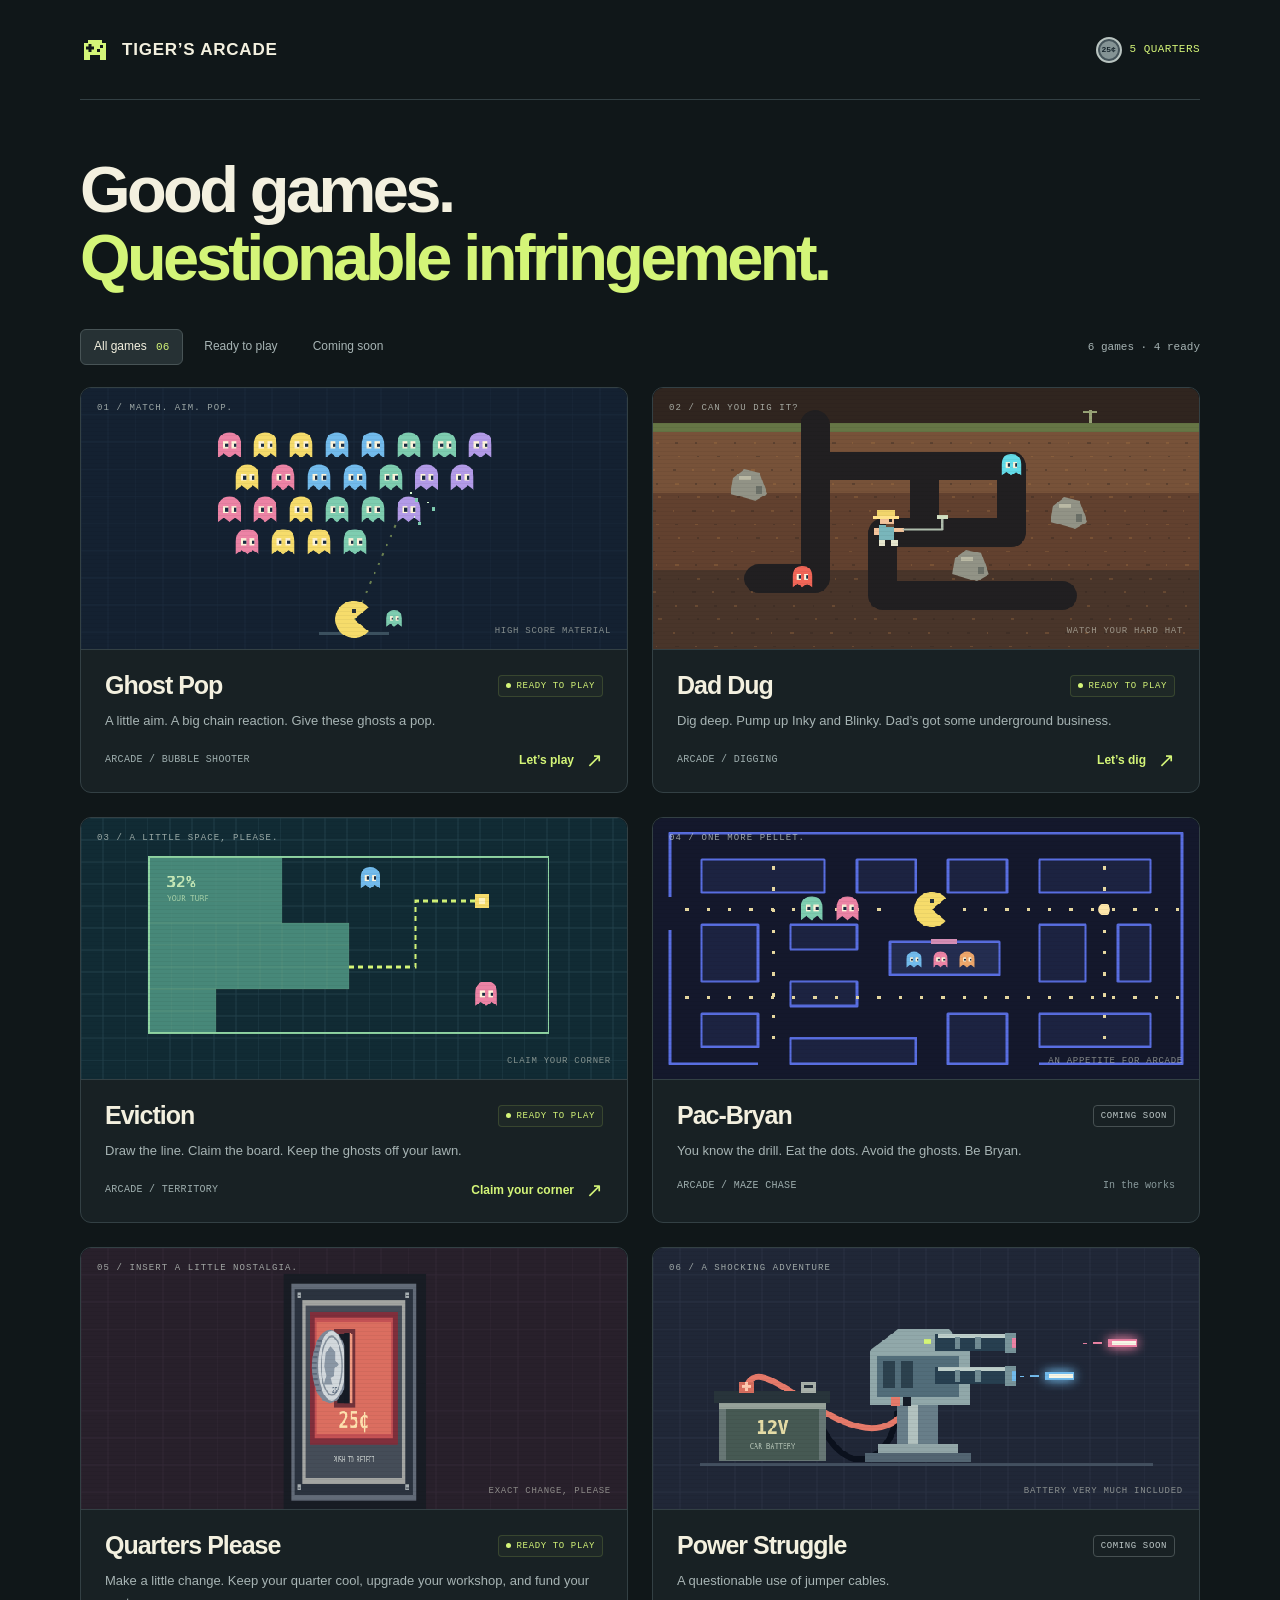
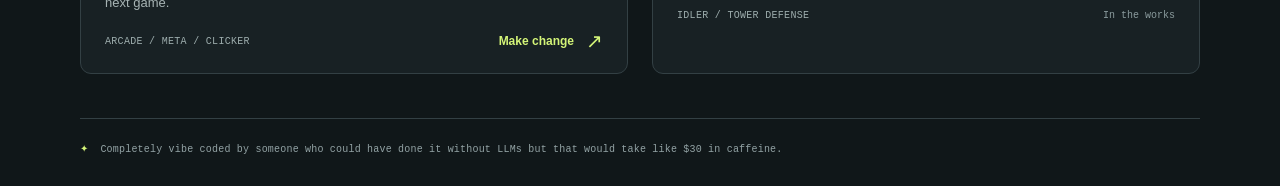
==== commit d1c33431: "quarters please implemented" ====
--- a/index.html
+++ b/index.html
@@ -36,7 +36,7 @@
           <button class="filter" data-filter="ready" aria-pressed="false">Ready to play</button>
           <button class="filter" data-filter="soon" aria-pressed="false">Coming soon</button>
         </div>
-        <span class="game-count mono" id="game-count" role="status">6 games · 3 ready</span>
+        <span class="game-count mono" id="game-count" role="status">6 games · 4 ready</span>
       </div>
       <section class="grid" aria-label="Games">
         <article class="card playable" data-status="ready">
@@ -61,10 +61,10 @@
           <div class="scene"><canvas id="pac-scene" width="640" height="308" role="img" aria-label="Yellow Pac-Bryan munches pellets in a blue neon maze with colorful ghosts in pursuit"></canvas><span class="scene-label mono" aria-hidden="true">04 / ONE MORE PELLET.</span><span class="scene-corner mono" aria-hidden="true">AN APPETITE FOR ARCADE</span></div>
           <div class="card-body"><div class="card-heading"><h2>Pac-Bryan</h2><span class="status mono">Coming soon</span></div><p class="description">You know the drill. Eat the dots. Avoid the ghosts. Be Bryan.</p><div class="card-bottom"><span class="genre mono">ARCADE / MAZE CHASE</span><span class="soon-note mono">In the works</span></div></div>
         </article>
-        <article class="card" data-status="soon" id="quarters-please">
+        <article class="card playable" data-status="ready" id="quarters-please">
           <a class="card-link" href="quarters-please.html" aria-label="Open Quarters Please">
           <div class="scene"><canvas id="quarters-scene" width="640" height="308" role="img" aria-label="A silver quarter entering the tall vertical slot of a narrow red and gray 25-cent arcade coin mechanism"></canvas><span class="scene-label mono" aria-hidden="true">05 / INSERT A LITTLE NOSTALGIA.</span><span class="scene-corner mono" aria-hidden="true">EXACT CHANGE, PLEASE</span></div>
-          <div class="card-body"><div class="card-heading"><h2>Quarters Please</h2><span class="status mono">Coming soon</span></div><p class="description">One quarter. One more go. You know where this is headed.</p><div class="card-bottom"><span class="genre mono">ARCADE / META / CLICKER</span><span class="soon-note mono">In the works</span></div></div>
+          <div class="card-body"><div class="card-heading"><h2>Quarters Please</h2><span class="status ready mono">Ready to play</span></div><p class="description">Make a little change. Keep your quarter cool, upgrade your workshop, and fund your next game.</p><div class="card-bottom"><span class="genre mono">ARCADE / META / CLICKER</span><span class="play-cta">Make change <span class="arrow" aria-hidden="true">↗</span></span></div></div>
           </a>
         </article>
         <article class="card" data-status="soon">
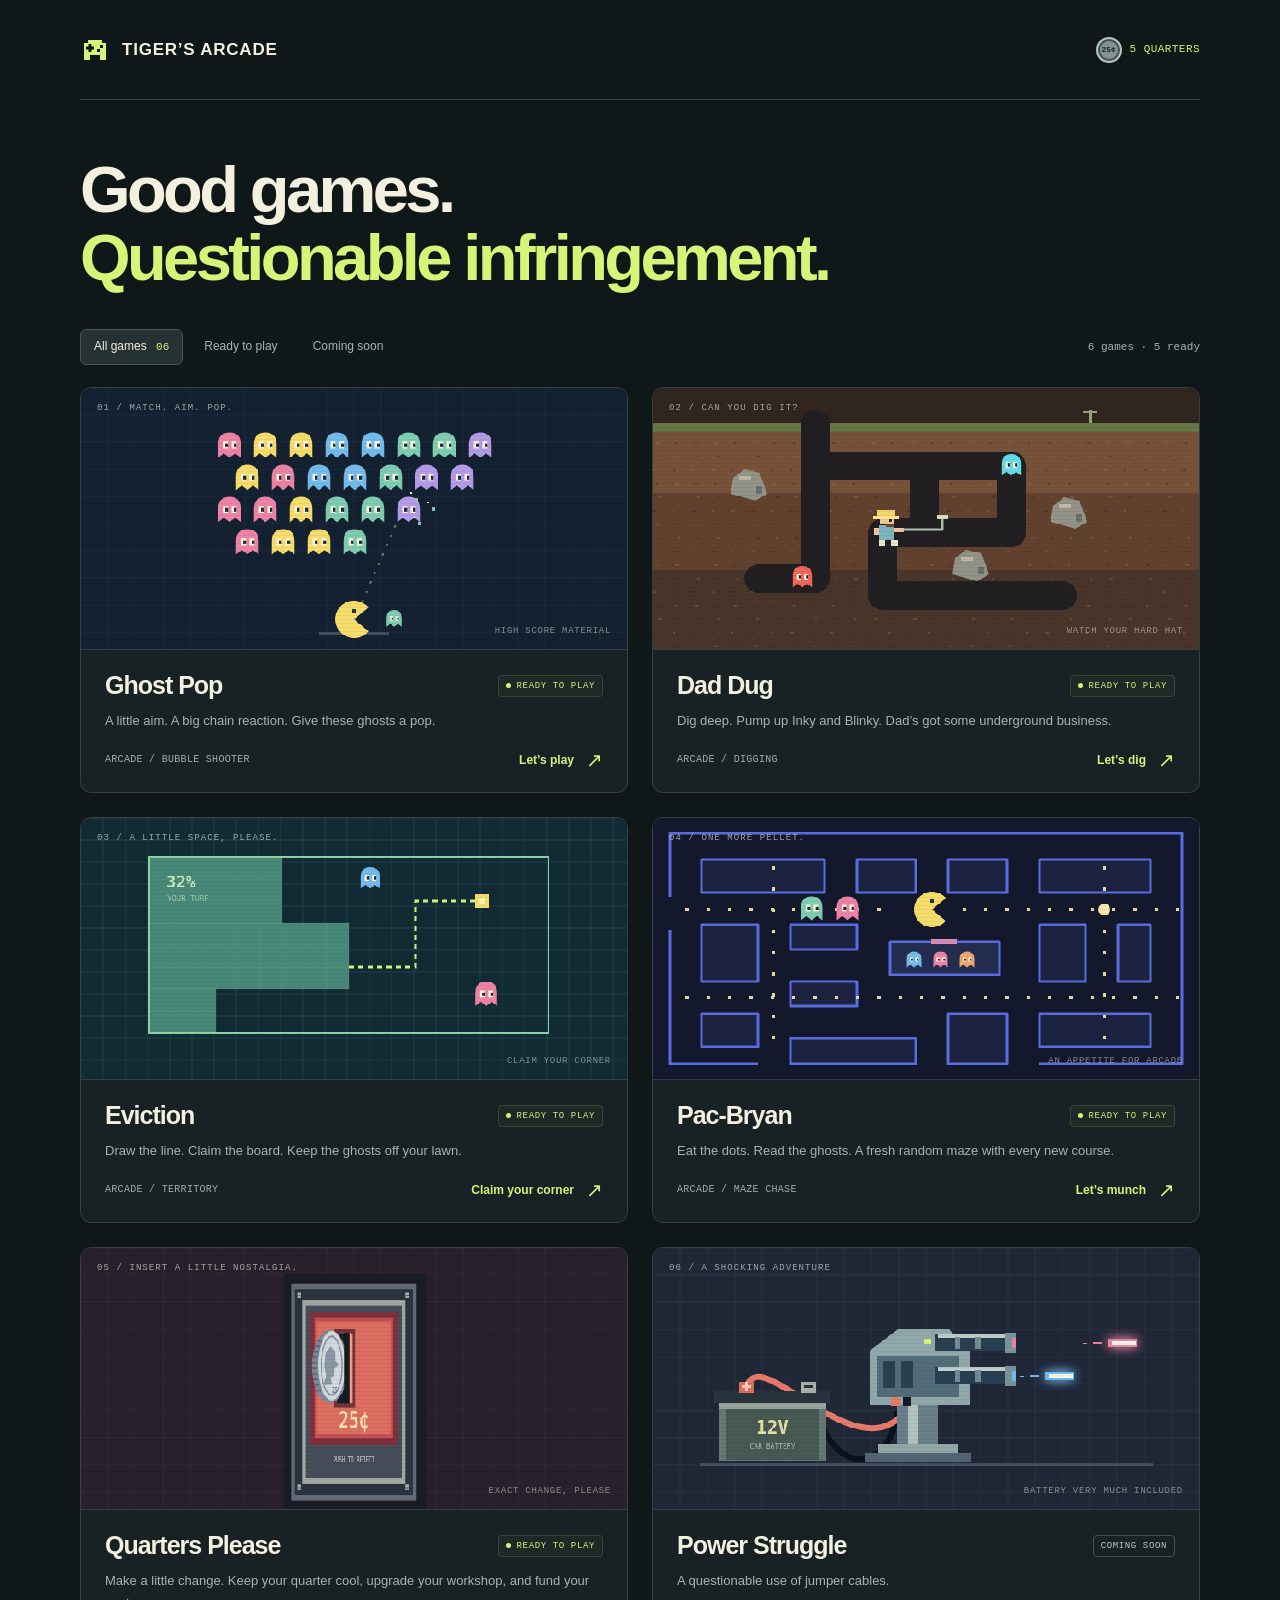
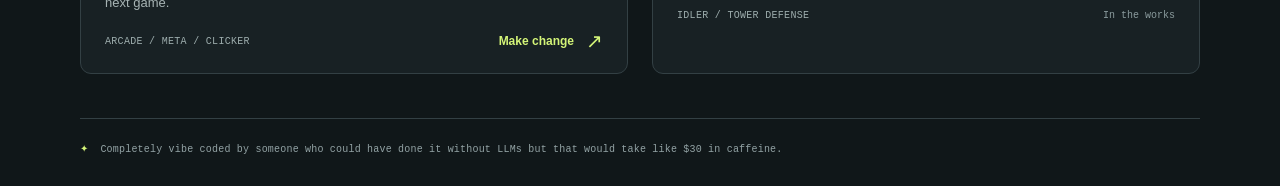
==== commit 855460de: "added pac-bryan" ====
--- a/index.html
+++ b/index.html
@@ -4,7 +4,7 @@
   <meta charset="utf-8">
   <meta name="viewport" content="width=device-width, initial-scale=1">
   <meta name="theme-color" content="#101719">
-  <meta name="description" content="Good games. Questionable infringement. Play Ghost Pop, Dad Dug, and Eviction, and meet Pac-Bryan, Quarters Please, and Power Struggle.">
+  <meta name="description" content="Good games. Questionable infringement. Play Ghost Pop, Dad Dug, Eviction, Pac-Bryan, and Quarters Please. Power Struggle is coming soon.">
   <title>Tiger’s Arcade</title>
   <style>
     :root{color-scheme:dark;--bg:#101719;--panel:#182124;--line:#334044;--text:#f3f0df;--muted:#a7b4b4;--lime:#d4f578;font-family:Arial,Helvetica,sans-serif;background:var(--bg);color:var(--text)}
@@ -36,7 +36,7 @@
           <button class="filter" data-filter="ready" aria-pressed="false">Ready to play</button>
           <button class="filter" data-filter="soon" aria-pressed="false">Coming soon</button>
         </div>
-        <span class="game-count mono" id="game-count" role="status">6 games · 4 ready</span>
+        <span class="game-count mono" id="game-count" role="status">6 games · 5 ready</span>
       </div>
       <section class="grid" aria-label="Games">
         <article class="card playable" data-status="ready">
@@ -57,9 +57,11 @@
           <div class="card-body"><div class="card-heading"><h2>Eviction</h2><span class="status ready mono">Ready to play</span></div><p class="description">Draw the line. Claim the board. Keep the ghosts off your lawn.</p><div class="card-bottom"><span class="genre mono">ARCADE / TERRITORY</span><span class="play-cta">Claim your corner <span class="arrow" aria-hidden="true">↗</span></span></div></div>
           </a>
         </article>
-        <article class="card" data-status="soon">
+        <article class="card playable" data-status="ready">
+          <a class="card-link" href="pac-bryan" aria-label="Play Pac-Bryan">
           <div class="scene"><canvas id="pac-scene" width="640" height="308" role="img" aria-label="Yellow Pac-Bryan munches pellets in a blue neon maze with colorful ghosts in pursuit"></canvas><span class="scene-label mono" aria-hidden="true">04 / ONE MORE PELLET.</span><span class="scene-corner mono" aria-hidden="true">AN APPETITE FOR ARCADE</span></div>
-          <div class="card-body"><div class="card-heading"><h2>Pac-Bryan</h2><span class="status mono">Coming soon</span></div><p class="description">You know the drill. Eat the dots. Avoid the ghosts. Be Bryan.</p><div class="card-bottom"><span class="genre mono">ARCADE / MAZE CHASE</span><span class="soon-note mono">In the works</span></div></div>
+          <div class="card-body"><div class="card-heading"><h2>Pac-Bryan</h2><span class="status ready mono">Ready to play</span></div><p class="description">Eat the dots. Read the ghosts. A fresh random maze with every new course.</p><div class="card-bottom"><span class="genre mono">ARCADE / MAZE CHASE</span><span class="play-cta">Let’s munch <span class="arrow" aria-hidden="true">↗</span></span></div></div>
+          </a>
         </article>
         <article class="card playable" data-status="ready" id="quarters-please">
           <a class="card-link" href="quarters-please.html" aria-label="Open Quarters Please">
